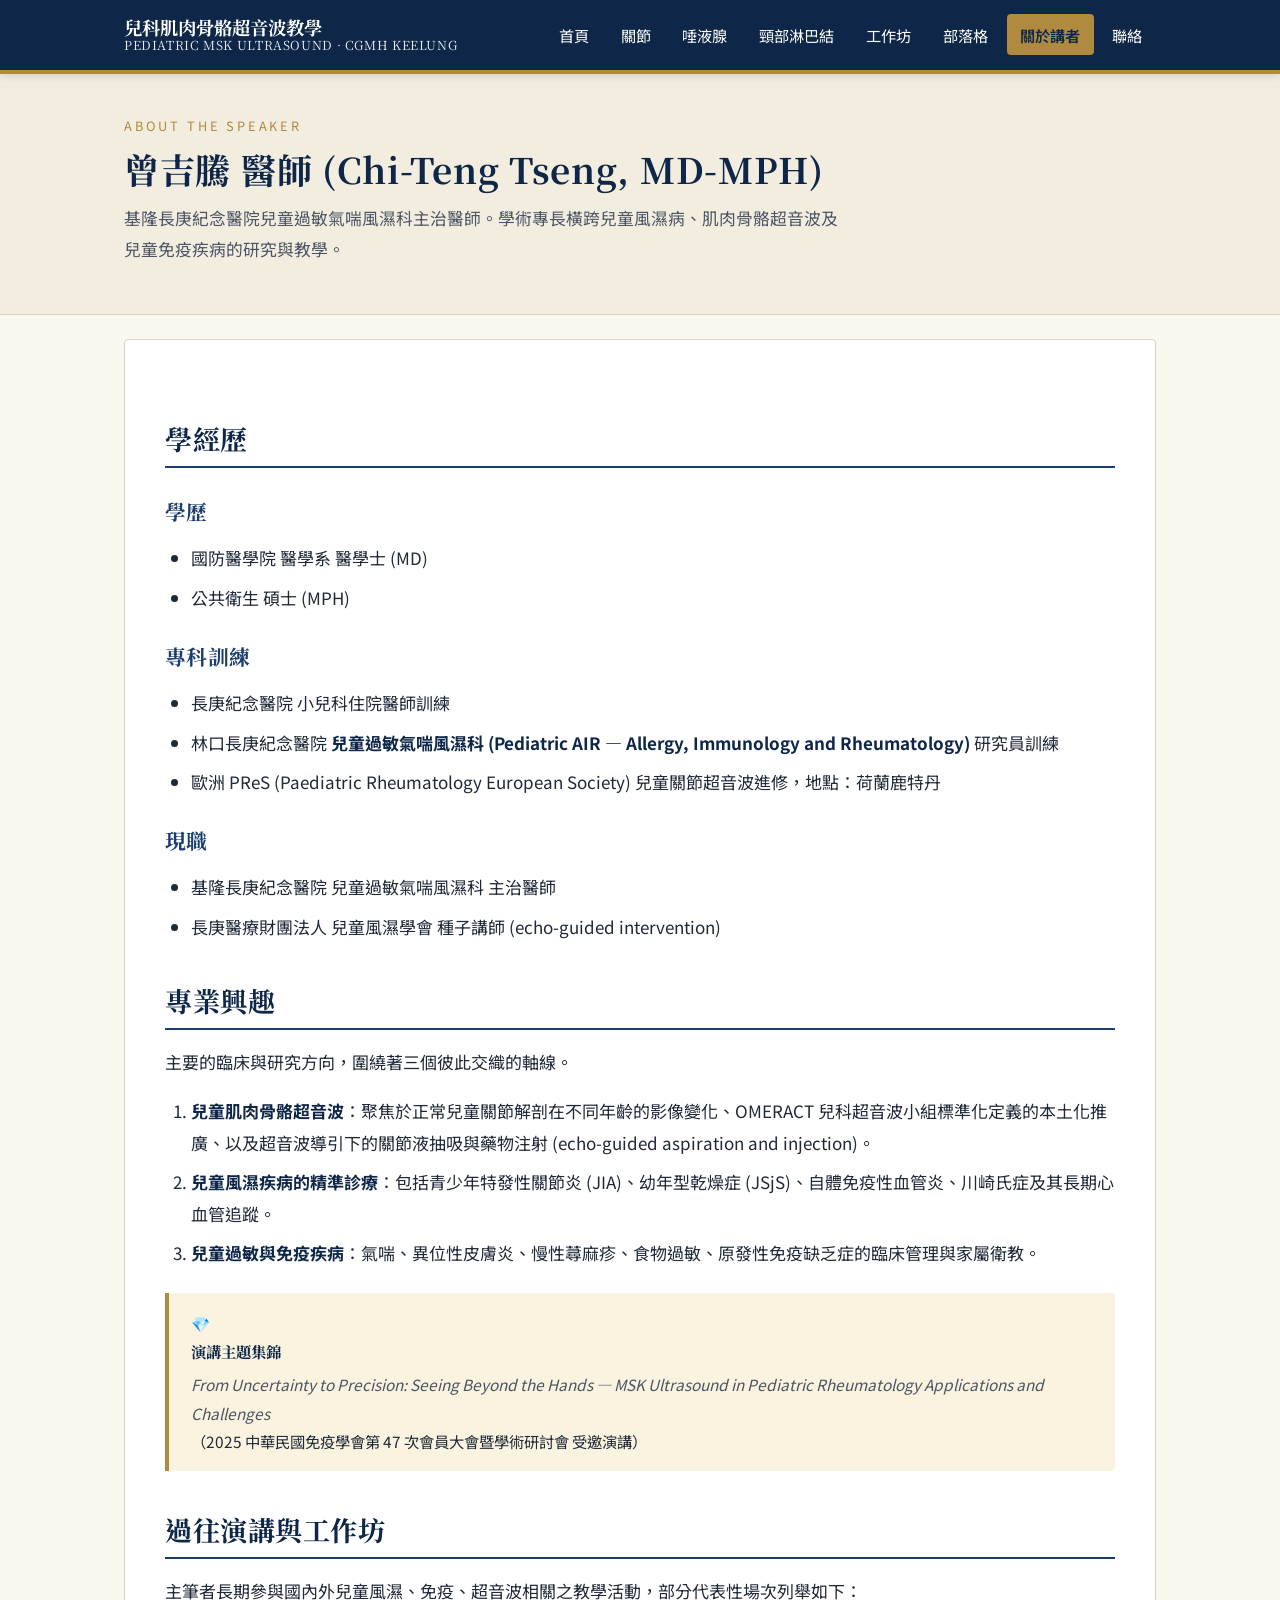
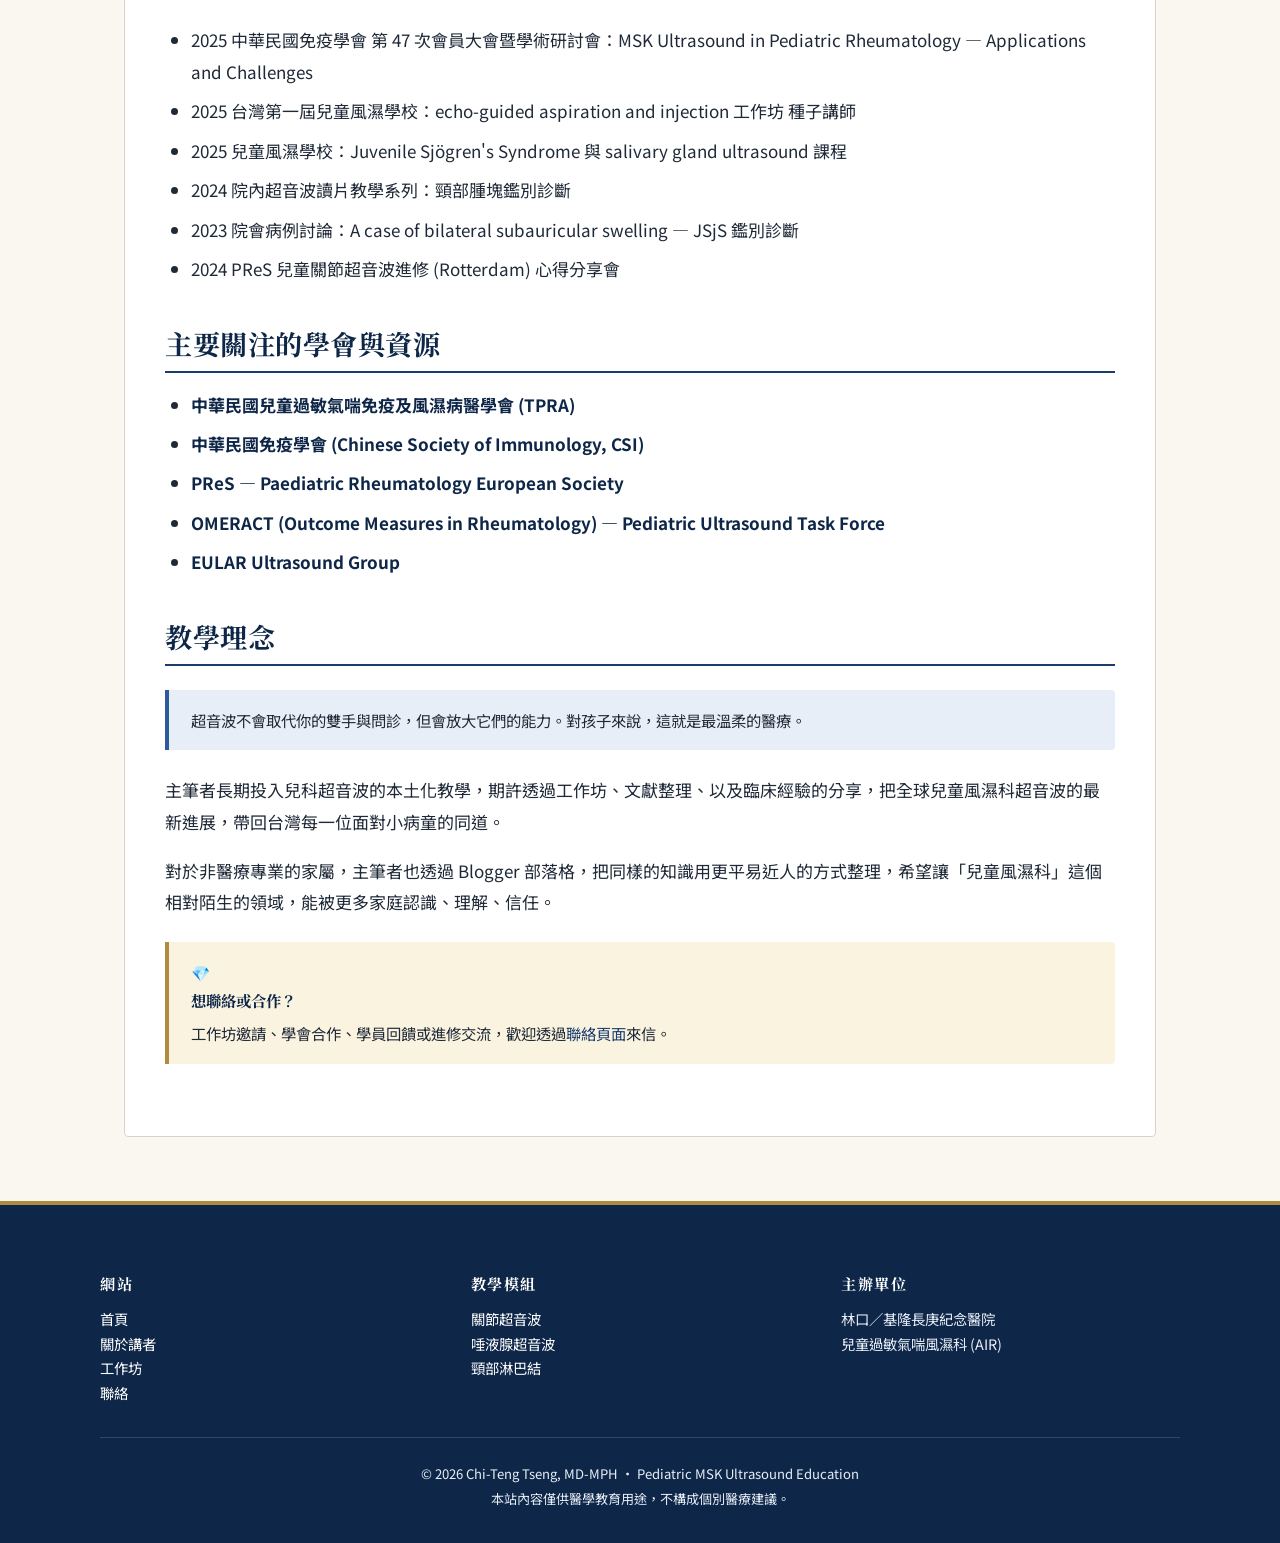
==== about.html @ 0527a34c "Add files via upload" ====
<!DOCTYPE html>
<html lang="zh-Hant-TW">
<head>
  <meta charset="UTF-8">
  <meta name="viewport" content="width=device-width, initial-scale=1.0">
  <title>關於講者 · 曾吉騰醫師 | 兒科肌肉骨骼超音波教學網</title>
  <link rel="preconnect" href="https://fonts.googleapis.com">
  <link rel="preconnect" href="https://fonts.gstatic.com" crossorigin>
  <link href="https://fonts.googleapis.com/css2?family=Noto+Sans+TC:wght@400;500;700&family=Noto+Serif+TC:wght@400;700&display=swap" rel="stylesheet">
  <link rel="stylesheet" href="css/style.css">
</head>
<body>

<header class="topbar">
  <div class="topbar-inner">
    <a href="index.html" class="brand">
      <span class="brand-name">兒科肌肉骨骼超音波教學</span>
      <span class="brand-sub">PEDIATRIC MSK ULTRASOUND · CGMH KEELUNG</span>
    </a>
    <nav class="main-nav">
      <a href="index.html">首頁</a>
      <a href="articles/joint-ultrasound.html">關節</a>
      <a href="articles/salivary-gland.html">唾液腺</a>
      <a href="articles/neck-lymph-node.html">頸部淋巴結</a>
      <a href="workshop.html">工作坊</a>
      <a href="blog.html">部落格</a>
      <a href="about.html" class="active">關於講者</a>
      <a href="contact.html">聯絡</a>
    </nav>
  </div>
</header>

<section class="page-header">
  <div class="container">
    <div class="eyebrow">ABOUT THE SPEAKER</div>
    <h1>曾吉騰 醫師 (Chi-Teng Tseng, MD-MPH)</h1>
    <p class="lead">基隆長庚紀念醫院兒童過敏氣喘風濕科主治醫師。學術專長橫跨兒童風濕病、肌肉骨骼超音波及兒童免疫疾病的研究與教學。</p>
  </div>
</section>

<main class="container">

  <article class="teaching-article">

    <h2>學經歷</h2>

    <h3>學歷</h3>
    <ul>
      <li>國防醫學院 醫學系 醫學士 (MD)</li>
      <li>公共衛生 碩士 (MPH)</li>
    </ul>

    <h3>專科訓練</h3>
    <ul>
      <li>長庚紀念醫院 小兒科住院醫師訓練</li>
      <li>林口長庚紀念醫院 <strong>兒童過敏氣喘風濕科 (Pediatric AIR — Allergy, Immunology and Rheumatology)</strong> 研究員訓練</li>
      <li>歐洲 PReS (Paediatric Rheumatology European Society) 兒童關節超音波進修，地點：荷蘭鹿特丹</li>
    </ul>

    <h3>現職</h3>
    <ul>
      <li>基隆長庚紀念醫院 兒童過敏氣喘風濕科 主治醫師</li>
      <li>長庚醫療財團法人 兒童風濕學會 種子講師 (echo-guided intervention)</li>
    </ul>

    <h2>專業興趣</h2>

    <p>主要的臨床與研究方向，圍繞著三個彼此交織的軸線。</p>

    <ol>
      <li><strong>兒童肌肉骨骼超音波</strong>：聚焦於正常兒童關節解剖在不同年齡的影像變化、OMERACT 兒科超音波小組標準化定義的本土化推廣、以及超音波導引下的關節液抽吸與藥物注射 (echo-guided aspiration and injection)。</li>
      <li><strong>兒童風濕疾病的精準診療</strong>：包括青少年特發性關節炎 (JIA)、幼年型乾燥症 (JSjS)、自體免疫性血管炎、川崎氏症及其長期心血管追蹤。</li>
      <li><strong>兒童過敏與免疫疾病</strong>：氣喘、異位性皮膚炎、慢性蕁麻疹、食物過敏、原發性免疫缺乏症的臨床管理與家屬衛教。</li>
    </ol>

    <div class="callout pearl">
      <span class="callout-title">演講主題集錦</span>
      <em>From Uncertainty to Precision: Seeing Beyond the Hands — MSK Ultrasound in Pediatric Rheumatology Applications and Challenges</em><br>
      （2025 中華民國免疫學會第 47 次會員大會暨學術研討會 受邀演講）
    </div>

    <h2>過往演講與工作坊</h2>

    <p>主筆者長期參與國內外兒童風濕、免疫、超音波相關之教學活動，部分代表性場次列舉如下：</p>

    <ul>
      <li>2025 中華民國免疫學會 第 47 次會員大會暨學術研討會：MSK Ultrasound in Pediatric Rheumatology — Applications and Challenges</li>
      <li>2025 台灣第一屆兒童風濕學校：echo-guided aspiration and injection 工作坊 種子講師</li>
      <li>2025 兒童風濕學校：Juvenile Sjögren's Syndrome 與 salivary gland ultrasound 課程</li>
      <li>2024 院內超音波讀片教學系列：頸部腫塊鑑別診斷</li>
      <li>2023 院會病例討論：A case of bilateral subauricular swelling — JSjS 鑑別診斷</li>
      <li>2024 PReS 兒童關節超音波進修 (Rotterdam) 心得分享會</li>
    </ul>

    <h2>主要關注的學會與資源</h2>

    <ul>
      <li><strong>中華民國兒童過敏氣喘免疫及風濕病醫學會 (TPRA)</strong></li>
      <li><strong>中華民國免疫學會 (Chinese Society of Immunology, CSI)</strong></li>
      <li><strong>PReS — Paediatric Rheumatology European Society</strong></li>
      <li><strong>OMERACT (Outcome Measures in Rheumatology) — Pediatric Ultrasound Task Force</strong></li>
      <li><strong>EULAR Ultrasound Group</strong></li>
    </ul>

    <h2>教學理念</h2>

    <blockquote class="callout">
      超音波不會取代你的雙手與問診，但會放大它們的能力。對孩子來說，這就是最溫柔的醫療。
    </blockquote>

    <p>主筆者長期投入兒科超音波的本土化教學，期許透過工作坊、文獻整理、以及臨床經驗的分享，把全球兒童風濕科超音波的最新進展，帶回台灣每一位面對小病童的同道。</p>

    <p>對於非醫療專業的家屬，主筆者也透過 Blogger 部落格，把同樣的知識用更平易近人的方式整理，希望讓「兒童風濕科」這個相對陌生的領域，能被更多家庭認識、理解、信任。</p>

    <div class="callout pearl">
      <span class="callout-title">想聯絡或合作？</span>
      工作坊邀請、學會合作、學員回饋或進修交流，歡迎透過<a href="contact.html">聯絡頁面</a>來信。
    </div>

  </article>

</main>

<footer class="site-footer">
  <div class="footer-inner">
    <div class="footer-col">
      <h4>網站</h4>
      <ul>
        <li><a href="index.html">首頁</a></li>
        <li><a href="about.html">關於講者</a></li>
        <li><a href="workshop.html">工作坊</a></li>
        <li><a href="contact.html">聯絡</a></li>
      </ul>
    </div>
    <div class="footer-col">
      <h4>教學模組</h4>
      <ul>
        <li><a href="articles/joint-ultrasound.html">關節超音波</a></li>
        <li><a href="articles/salivary-gland.html">唾液腺超音波</a></li>
        <li><a href="articles/neck-lymph-node.html">頸部淋巴結</a></li>
      </ul>
    </div>
    <div class="footer-col">
      <h4>主辦單位</h4>
      <p>
        林口／基隆長庚紀念醫院<br>
        兒童過敏氣喘風濕科 (AIR)
      </p>
    </div>
  </div>
  <div class="footer-bottom">
    © 2026 Chi-Teng Tseng, MD-MPH · Pediatric MSK Ultrasound Education<br>
    本站內容僅供醫學教育用途，不構成個別醫療建議。
  </div>
</footer>

</body>
</html>
---- css/style.css ----
/* ============================================================
   Pediatric MSK Ultrasound Education Site
   Dr. Chi-Teng Tseng (曾吉騰), CGMH Keelung
   Academic-formal palette: deep navy + warm cream
   ============================================================ */

/* ---------- Reset & base ---------- */
*, *::before, *::after { box-sizing: border-box; margin: 0; padding: 0; }

:root {
  --navy-900: #0e2748;
  --navy-700: #1a3d6e;
  --navy-500: #2c5d9b;
  --navy-100: #e8eef7;
  --cream:    #faf7f1;
  --cream-warm: #f3ede0;
  --gold:     #b08a3e;
  --text:     #1f2937;
  --text-soft:#4b5563;
  --border:   #d8d3c5;
  --danger:   #b32d3a;
  --success:  #2c7a4b;

  --serif:    "Noto Serif TC", "Source Han Serif TC", "PingFang TC", Georgia, serif;
  --sans:     "Noto Sans TC", "Source Han Sans TC", "PingFang TC", -apple-system, BlinkMacSystemFont, "Segoe UI", sans-serif;
  --mono:     "JetBrains Mono", "Consolas", monospace;

  --max-w:    1080px;
}

html { scroll-behavior: smooth; }

body {
  font-family: var(--sans);
  font-size: 17px;
  line-height: 1.85;
  color: var(--text);
  background: var(--cream);
  -webkit-font-smoothing: antialiased;
  -moz-osx-font-smoothing: grayscale;
}

/* ---------- Typography ---------- */
h1, h2, h3, h4, h5 {
  font-family: var(--serif);
  font-weight: 700;
  color: var(--navy-900);
  letter-spacing: 0.02em;
  line-height: 1.4;
}
h1 { font-size: 2.4rem; margin-bottom: 1rem; }
h2 { font-size: 1.7rem; margin: 2.5rem 0 1rem; padding-bottom: 0.5rem; border-bottom: 2px solid var(--navy-700); }
h3 { font-size: 1.3rem; margin: 1.8rem 0 0.7rem; color: var(--navy-700); }
h4 { font-size: 1.1rem; margin: 1.3rem 0 0.5rem; color: var(--navy-500); }

p { margin-bottom: 1.1rem; }

a {
  color: var(--navy-700);
  text-decoration: none;
  border-bottom: 1px solid transparent;
  transition: border-color 0.18s ease, color 0.18s ease;
}
a:hover { color: var(--navy-500); border-bottom-color: var(--navy-500); }

strong { color: var(--navy-900); font-weight: 700; }
em { color: var(--text-soft); }

/* ---------- Layout ---------- */
.container {
  max-width: var(--max-w);
  margin: 0 auto;
  padding: 0 1.5rem;
}

main { padding: 2rem 0 5rem; }

/* ---------- Top bar / nav ---------- */
.topbar {
  background: var(--navy-900);
  color: #fff;
  border-bottom: 4px solid var(--gold);
  position: sticky;
  top: 0;
  z-index: 50;
  box-shadow: 0 2px 8px rgba(14,39,72,0.15);
}
.topbar-inner {
  max-width: var(--max-w);
  margin: 0 auto;
  padding: 0.9rem 1.5rem;
  display: flex;
  align-items: center;
  justify-content: space-between;
  gap: 1rem;
  flex-wrap: wrap;
}
.brand {
  font-family: var(--serif);
  color: #fff;
  border: none;
  display: flex;
  flex-direction: column;
  line-height: 1.2;
}
.brand:hover { color: var(--navy-100); border: none; }
.brand-name { font-size: 1.15rem; font-weight: 700; }
.brand-sub  { font-size: 0.78rem; color: var(--navy-100); letter-spacing: 0.05em; }

nav.main-nav { display: flex; gap: 0.3rem; flex-wrap: wrap; }
nav.main-nav a {
  color: #fff;
  border: none;
  padding: 0.4rem 0.85rem;
  border-radius: 4px;
  font-size: 0.95rem;
  transition: background 0.18s ease;
}
nav.main-nav a:hover { background: var(--navy-700); color: #fff; }
nav.main-nav a.active { background: var(--gold); color: var(--navy-900); font-weight: 600; }

/* ---------- Hero (homepage) ---------- */
.hero {
  background: linear-gradient(135deg, var(--navy-900) 0%, var(--navy-700) 100%);
  color: #fff;
  padding: 5rem 1.5rem 4rem;
  text-align: center;
  border-bottom: 4px solid var(--gold);
}
.hero-eyebrow {
  font-size: 0.85rem;
  color: var(--navy-100);
  text-transform: uppercase;
  letter-spacing: 0.25em;
  margin-bottom: 1rem;
}
.hero h1 {
  color: #fff;
  font-size: 2.8rem;
  margin: 0 0 1rem;
  letter-spacing: 0.03em;
}
.hero-tagline {
  font-family: var(--serif);
  font-style: italic;
  font-size: 1.2rem;
  color: var(--cream);
  max-width: 640px;
  margin: 0 auto 2rem;
}
.hero-meta {
  font-size: 0.95rem;
  color: var(--navy-100);
  border-top: 1px solid rgba(255,255,255,0.2);
  padding-top: 1.5rem;
  max-width: 480px;
  margin: 0 auto;
}

/* ---------- Page header (non-hero pages) ---------- */
.page-header {
  background: var(--cream-warm);
  border-bottom: 1px solid var(--border);
  padding: 2.5rem 0 2rem;
  margin-bottom: 1rem;
}
.page-header .eyebrow {
  font-size: 0.8rem;
  letter-spacing: 0.22em;
  text-transform: uppercase;
  color: var(--gold);
  margin-bottom: 0.4rem;
}
.page-header h1 { margin: 0; font-size: 2.2rem; }
.page-header .lead { font-size: 1.05rem; color: var(--text-soft); margin-top: 0.6rem; max-width: 720px; }

/* ---------- Module cards (homepage grid) ---------- */
.section-title {
  text-align: center;
  margin: 4rem 0 0.5rem;
  font-size: 1.6rem;
}
.section-sub {
  text-align: center;
  color: var(--text-soft);
  margin-bottom: 2.5rem;
}

.module-grid {
  display: grid;
  grid-template-columns: repeat(auto-fit, minmax(280px, 1fr));
  gap: 1.5rem;
  margin: 0 auto 3rem;
}
.module-card {
  background: #fff;
  border: 1px solid var(--border);
  border-radius: 6px;
  padding: 1.8rem 1.5rem 1.5rem;
  transition: transform 0.18s ease, box-shadow 0.18s ease, border-color 0.18s ease;
  display: flex;
  flex-direction: column;
  border-top: 4px solid var(--navy-700);
}
.module-card:hover {
  transform: translateY(-3px);
  box-shadow: 0 8px 24px rgba(14,39,72,0.12);
  border-top-color: var(--gold);
}
.module-card .module-num {
  font-family: var(--serif);
  font-size: 0.85rem;
  color: var(--gold);
  letter-spacing: 0.15em;
  margin-bottom: 0.4rem;
}
.module-card h3 { margin: 0 0 0.6rem; color: var(--navy-900); }
.module-card .module-desc { font-size: 0.95rem; color: var(--text-soft); margin-bottom: 1.2rem; flex-grow: 1; }
.module-card .module-link {
  color: var(--navy-700);
  font-weight: 600;
  border: none;
  font-size: 0.95rem;
}
.module-card .module-link::after { content: " →"; transition: margin-left 0.18s ease; }
.module-card:hover .module-link { color: var(--gold); }

/* ---------- Article body ---------- */
article.teaching-article {
  background: #fff;
  border: 1px solid var(--border);
  padding: 2.5rem 2.5rem 3rem;
  margin: 1.5rem 0;
  border-radius: 4px;
}

article.teaching-article ol, article.teaching-article ul {
  margin: 1rem 0 1.3rem 1.6rem;
}
article.teaching-article li { margin-bottom: 0.5rem; }

/* Inline citation marker */
sup.cite { font-size: 0.75em; color: var(--navy-700); font-weight: 700; padding-left: 0.15em; }

/* Figure */
figure.fig {
  margin: 2rem 0;
  padding: 1rem;
  background: var(--cream-warm);
  border: 1px solid var(--border);
  border-radius: 4px;
}
figure.fig img { max-width: 100%; height: auto; display: block; margin: 0 auto; border-radius: 2px; }
figure.fig .fig-placeholder {
  background: #fff;
  border: 2px dashed var(--border);
  padding: 3rem 1rem;
  text-align: center;
  color: var(--text-soft);
  font-family: var(--mono);
  font-size: 0.9rem;
}
figure.fig figcaption {
  margin-top: 0.7rem;
  font-size: 0.9rem;
  color: var(--text-soft);
  font-style: italic;
  text-align: center;
  line-height: 1.6;
}
figure.fig figcaption .fig-label { font-style: normal; font-weight: 700; color: var(--navy-900); }

/* Tables (scoring systems) */
table.scoring {
  width: 100%;
  border-collapse: collapse;
  margin: 1.5rem 0;
  font-size: 0.95rem;
}
table.scoring th, table.scoring td {
  padding: 0.75rem 1rem;
  border: 1px solid var(--border);
  text-align: left;
  vertical-align: top;
}
table.scoring thead {
  background: var(--navy-900);
  color: #fff;
}
table.scoring thead th { font-family: var(--serif); }
table.scoring tbody tr:nth-child(even) { background: var(--cream-warm); }
table.scoring tbody tr:hover { background: var(--navy-100); }
table.scoring caption {
  caption-side: top;
  font-weight: 700;
  text-align: left;
  margin-bottom: 0.5rem;
  color: var(--navy-900);
}

/* Callout boxes */
.callout {
  margin: 1.5rem 0;
  padding: 1rem 1.4rem;
  border-left: 4px solid var(--navy-500);
  background: var(--navy-100);
  font-size: 0.96rem;
  border-radius: 0 4px 4px 0;
}
.callout.warning { border-left-color: var(--danger); background: #fbe9eb; }
.callout.pearl   { border-left-color: var(--gold); background: #faf3df; }
.callout.pearl::before {
  content: "💎  ";
  font-style: normal;
}
.callout .callout-title {
  font-family: var(--serif);
  font-weight: 700;
  color: var(--navy-900);
  display: block;
  margin-bottom: 0.3rem;
}

/* References list */
.references {
  margin-top: 3rem;
  padding-top: 1.5rem;
  border-top: 2px solid var(--navy-700);
}
.references h2 { border-bottom: none; padding-bottom: 0; margin-top: 0; }
.references ol { counter-reset: ref; list-style: none; margin-left: 0; }
.references li {
  position: relative;
  padding-left: 2.2rem;
  margin-bottom: 0.7rem;
  font-size: 0.92rem;
  color: var(--text-soft);
  line-height: 1.6;
}
.references li::before {
  counter-increment: ref;
  content: counter(ref) ".";
  position: absolute;
  left: 0;
  font-family: var(--serif);
  font-weight: 700;
  color: var(--navy-700);
  width: 1.8rem;
  text-align: right;
}

/* TOC sidebar (article pages) */
.article-layout {
  display: grid;
  grid-template-columns: 1fr;
  gap: 2rem;
}
@media (min-width: 1000px) {
  .article-layout { grid-template-columns: 220px 1fr; }
}
aside.toc {
  position: sticky;
  top: 90px;
  align-self: start;
  padding: 1.2rem 1rem;
  background: #fff;
  border: 1px solid var(--border);
  border-radius: 4px;
  font-size: 0.88rem;
  max-height: calc(100vh - 110px);
  overflow-y: auto;
}
aside.toc h4 { margin: 0 0 0.6rem; font-size: 0.85rem; letter-spacing: 0.1em; text-transform: uppercase; color: var(--gold); }
aside.toc ul { list-style: none; margin: 0; padding: 0; }
aside.toc li { margin-bottom: 0.35rem; }
aside.toc a { color: var(--text-soft); border: none; display: block; padding: 0.2rem 0; }
aside.toc a:hover { color: var(--navy-700); }

/* ---------- Download list ---------- */
.download-grid {
  display: grid;
  grid-template-columns: 1fr;
  gap: 0.7rem;
  margin: 1.5rem 0;
}
.download-item {
  display: flex;
  align-items: center;
  justify-content: space-between;
  padding: 1rem 1.3rem;
  background: #fff;
  border: 1px solid var(--border);
  border-left: 4px solid var(--navy-700);
  border-radius: 4px;
  transition: border-left-color 0.18s ease, box-shadow 0.18s ease;
}
.download-item:hover { border-left-color: var(--gold); box-shadow: 0 2px 8px rgba(14,39,72,0.08); }
.download-item .di-title { font-weight: 600; color: var(--navy-900); }
.download-item .di-meta  { font-size: 0.85rem; color: var(--text-soft); }
.download-item .di-link  { white-space: nowrap; font-weight: 600; }

/* ---------- Blog strip ---------- */
.blog-list {
  display: grid;
  grid-template-columns: 1fr;
  gap: 1rem;
}
.blog-card {
  padding: 1.3rem 1.5rem;
  background: #fff;
  border: 1px solid var(--border);
  border-radius: 4px;
  transition: border-color 0.18s ease;
}
.blog-card:hover { border-color: var(--navy-700); }
.blog-card .blog-date {
  font-size: 0.82rem;
  color: var(--gold);
  letter-spacing: 0.12em;
  text-transform: uppercase;
}
.blog-card h3 { margin: 0.3rem 0 0.4rem; font-size: 1.15rem; color: var(--navy-900); }
.blog-card .blog-excerpt { font-size: 0.93rem; color: var(--text-soft); margin-bottom: 0.6rem; }
.blog-card .blog-readmore { font-size: 0.9rem; font-weight: 600; }

/* ---------- Contact form ---------- */
form.contact-form {
  background: #fff;
  border: 1px solid var(--border);
  padding: 2rem;
  border-radius: 4px;
  max-width: 600px;
}
form.contact-form label {
  display: block;
  font-weight: 600;
  color: var(--navy-900);
  margin: 1rem 0 0.3rem;
  font-size: 0.95rem;
}
form.contact-form input, form.contact-form textarea {
  width: 100%;
  padding: 0.7rem 0.9rem;
  border: 1px solid var(--border);
  border-radius: 3px;
  font-family: var(--sans);
  font-size: 1rem;
  background: var(--cream);
  transition: border-color 0.18s ease, background 0.18s ease;
}
form.contact-form input:focus, form.contact-form textarea:focus {
  outline: none;
  border-color: var(--navy-500);
  background: #fff;
}
form.contact-form textarea { min-height: 140px; resize: vertical; }
.btn {
  display: inline-block;
  padding: 0.8rem 2rem;
  background: var(--navy-700);
  color: #fff;
  border: none;
  border-radius: 3px;
  font-family: var(--serif);
  font-size: 1rem;
  font-weight: 600;
  cursor: pointer;
  margin-top: 1.5rem;
  transition: background 0.18s ease;
  text-align: center;
  letter-spacing: 0.05em;
}
.btn:hover { background: var(--navy-900); color: #fff; }
.btn.btn-gold { background: var(--gold); color: var(--navy-900); }
.btn.btn-gold:hover { background: #92702f; color: #fff; }

a.btn { border: none; }

/* ---------- Footer ---------- */
footer.site-footer {
  background: var(--navy-900);
  color: var(--navy-100);
  padding: 3rem 1.5rem 2rem;
  margin-top: 4rem;
  border-top: 4px solid var(--gold);
}
.footer-inner {
  max-width: var(--max-w);
  margin: 0 auto;
  display: grid;
  grid-template-columns: repeat(auto-fit, minmax(220px, 1fr));
  gap: 2rem;
}
.footer-col h4 { color: #fff; font-size: 0.95rem; margin-bottom: 0.8rem; letter-spacing: 0.1em; text-transform: uppercase; }
.footer-col p, .footer-col li { font-size: 0.9rem; line-height: 1.7; color: var(--navy-100); }
.footer-col ul { list-style: none; padding: 0; }
.footer-col a { color: #fff; border: none; }
.footer-col a:hover { color: var(--gold); }
.footer-bottom {
  max-width: var(--max-w);
  margin: 2rem auto 0;
  padding-top: 1.5rem;
  border-top: 1px solid rgba(255,255,255,0.15);
  text-align: center;
  font-size: 0.82rem;
  color: var(--navy-100);
}

/* ---------- Workshop gallery ---------- */
.gallery-grid {
  display: grid;
  grid-template-columns: repeat(auto-fit, minmax(260px, 1fr));
  gap: 1rem;
  margin: 1.5rem 0;
}
.gallery-item {
  background: #fff;
  border: 1px solid var(--border);
  border-radius: 4px;
  overflow: hidden;
}
.gallery-item .img-placeholder {
  height: 200px;
  background: linear-gradient(135deg, var(--navy-100), var(--cream-warm));
  display: flex;
  align-items: center;
  justify-content: center;
  font-family: var(--mono);
  font-size: 0.85rem;
  color: var(--navy-700);
  text-align: center;
  padding: 1rem;
}
.gallery-item .gallery-caption { padding: 0.8rem 1rem; font-size: 0.88rem; color: var(--text-soft); }

/* ---------- Responsive ---------- */
@media (max-width: 700px) {
  h1 { font-size: 1.8rem; }
  .hero h1 { font-size: 2rem; }
  .hero-tagline { font-size: 1rem; }
  article.teaching-article { padding: 1.5rem 1.2rem 2rem; }
  .topbar-inner { padding: 0.7rem 1rem; }
  nav.main-nav a { padding: 0.35rem 0.6rem; font-size: 0.88rem; }
}

/* ---------- Print ---------- */
@media print {
  .topbar, footer.site-footer, aside.toc, .btn { display: none; }
  body { background: #fff; font-size: 11pt; }
  article.teaching-article { border: none; padding: 0; }
}
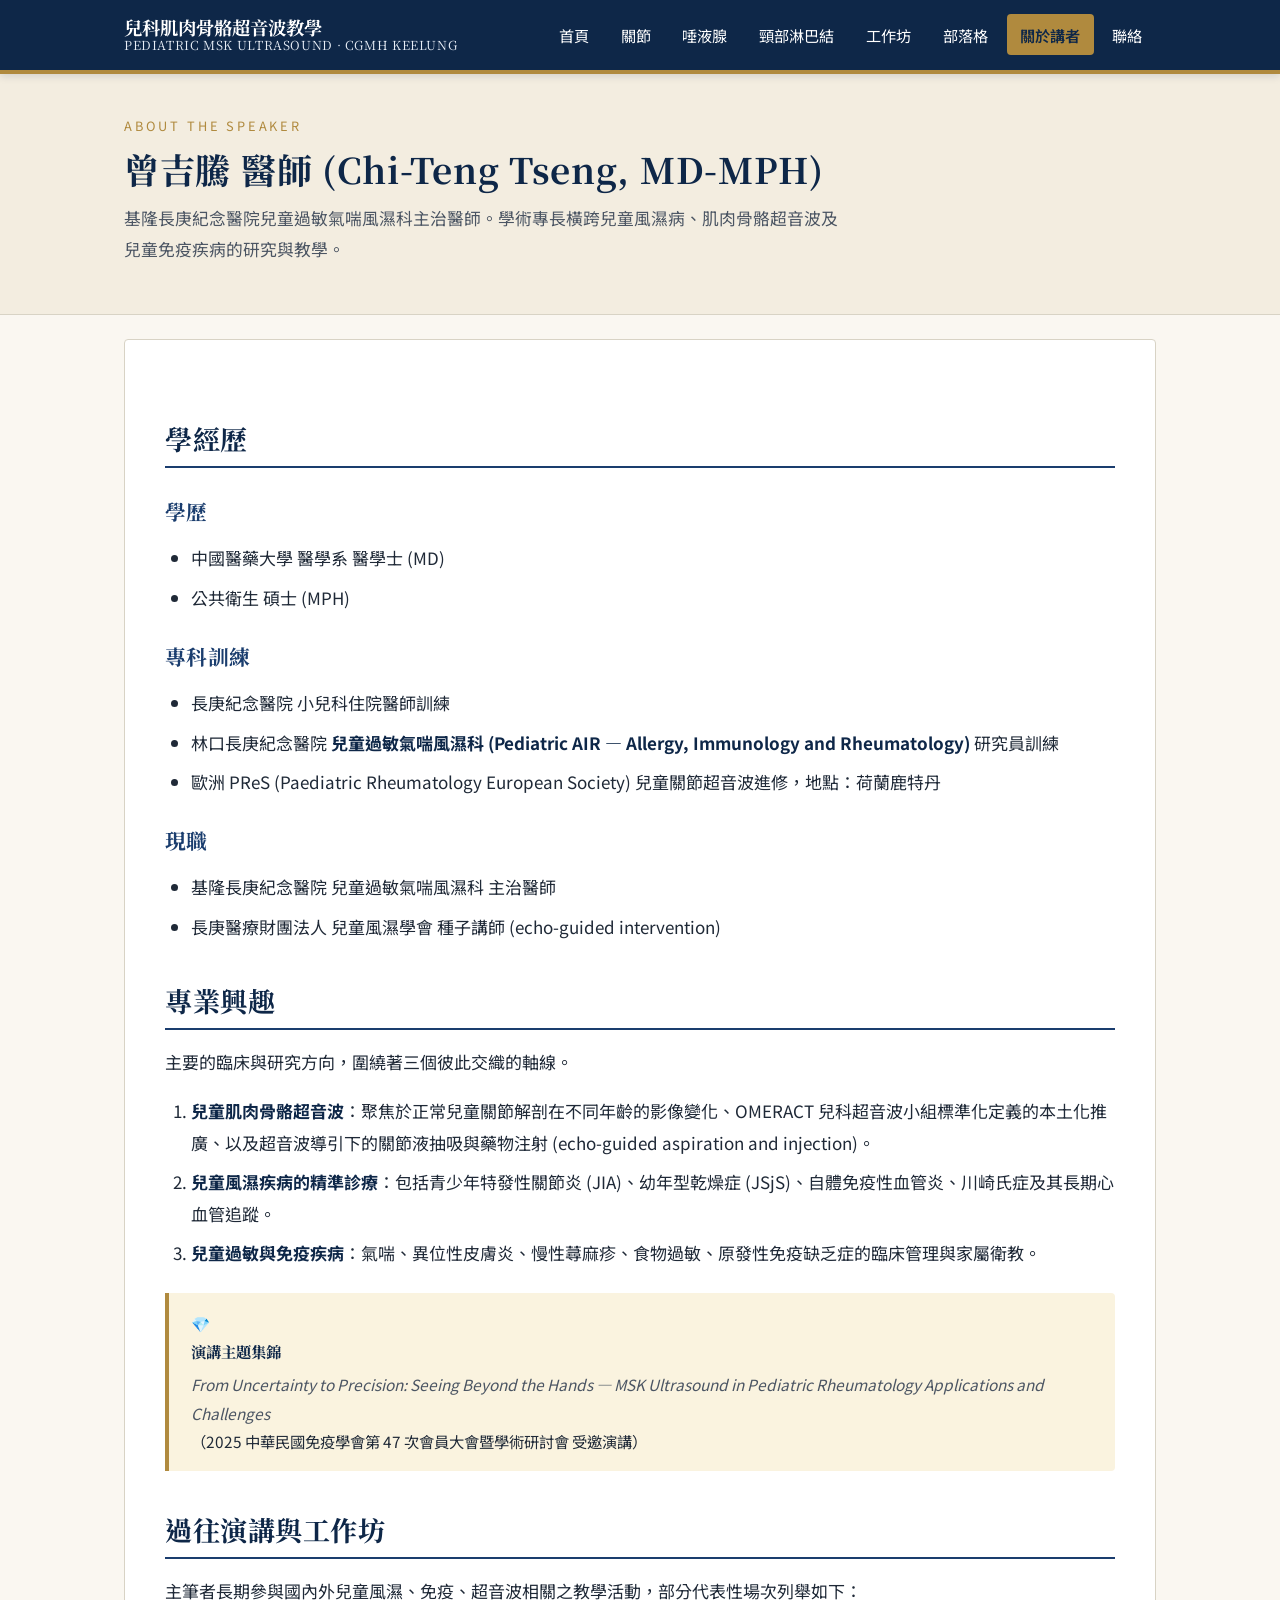
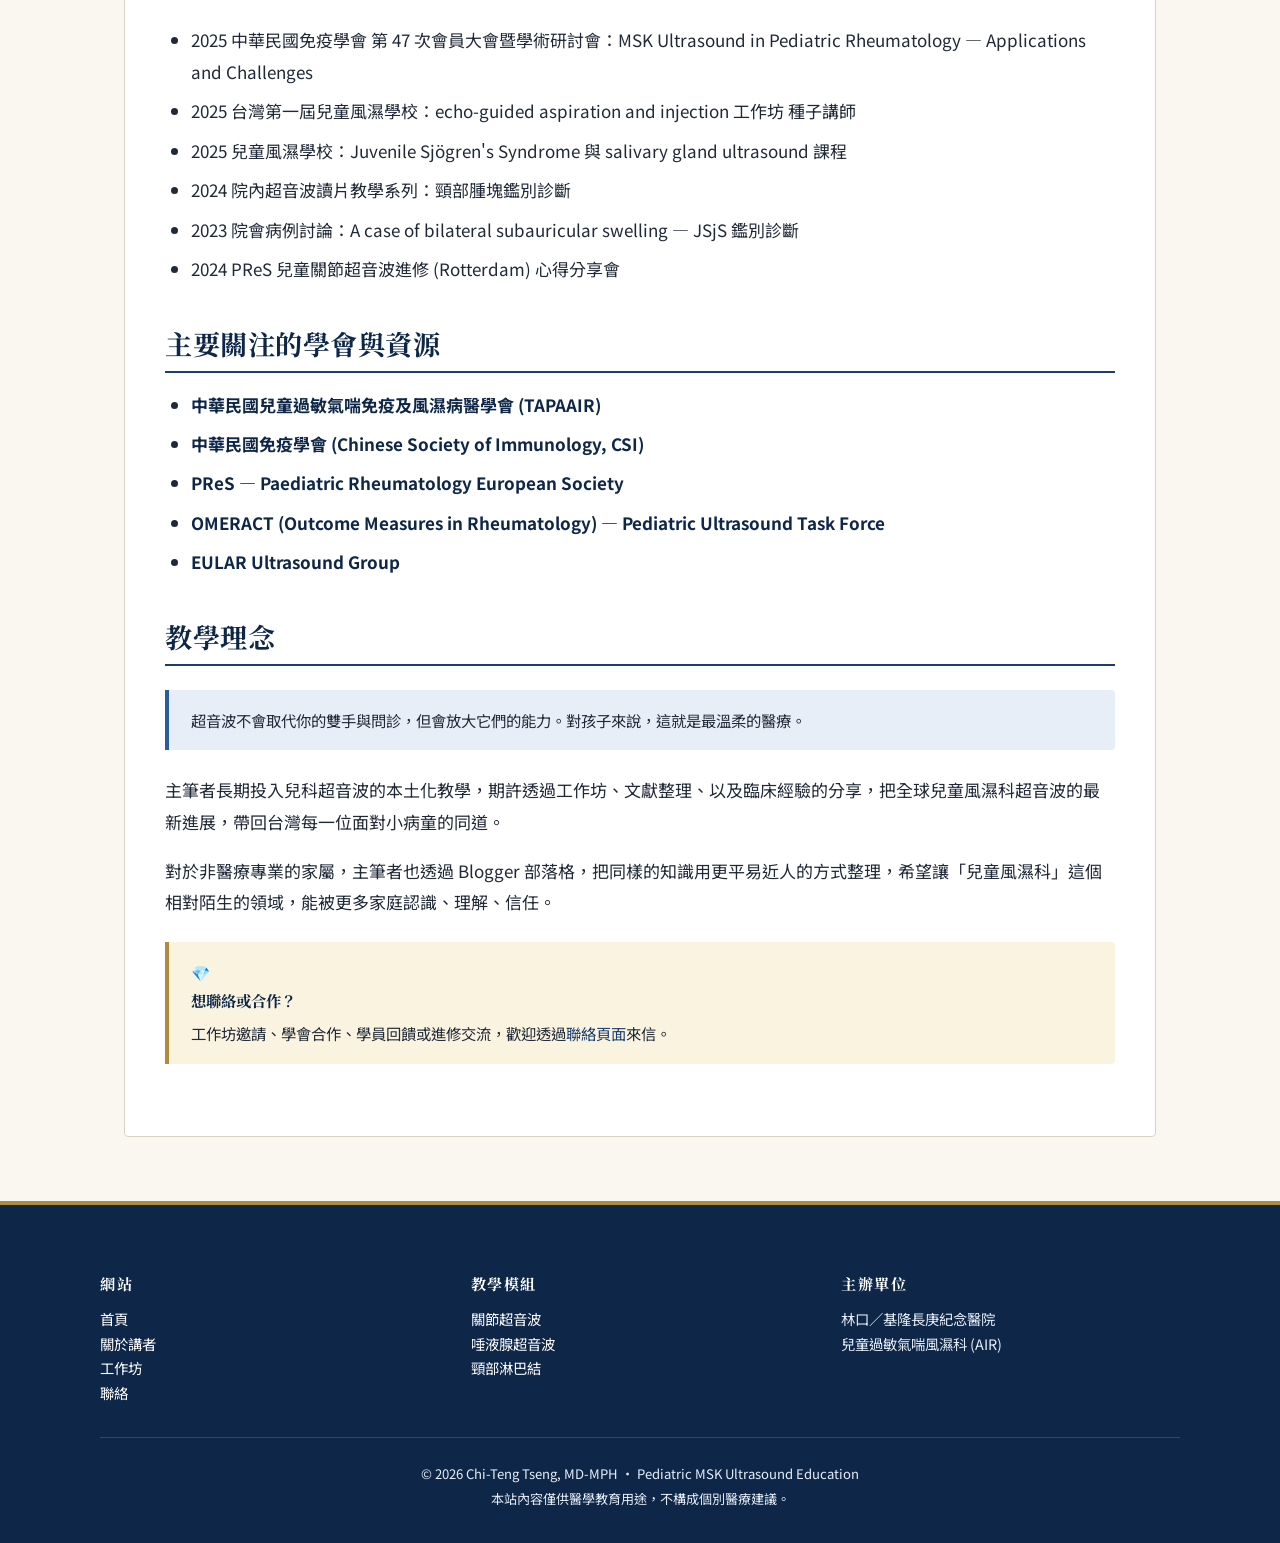
==== commit 55fffbff: "Update about.html" ====
--- a/about.html
+++ b/about.html
@@ -46,7 +46,7 @@
 
     <h3>學歷</h3>
     <ul>
-      <li>國防醫學院 醫學系 醫學士 (MD)</li>
+      <li>中國醫藥大學 醫學系 醫學士 (MD)</li>
       <li>公共衛生 碩士 (MPH)</li>
     </ul>
 
@@ -95,7 +95,7 @@
     <h2>主要關注的學會與資源</h2>
 
     <ul>
-      <li><strong>中華民國兒童過敏氣喘免疫及風濕病醫學會 (TPRA)</strong></li>
+      <li><strong>中華民國兒童過敏氣喘免疫及風濕病醫學會 (TAPAAIR)</strong></li>
       <li><strong>中華民國免疫學會 (Chinese Society of Immunology, CSI)</strong></li>
       <li><strong>PReS — Paediatric Rheumatology European Society</strong></li>
       <li><strong>OMERACT (Outcome Measures in Rheumatology) — Pediatric Ultrasound Task Force</strong></li>
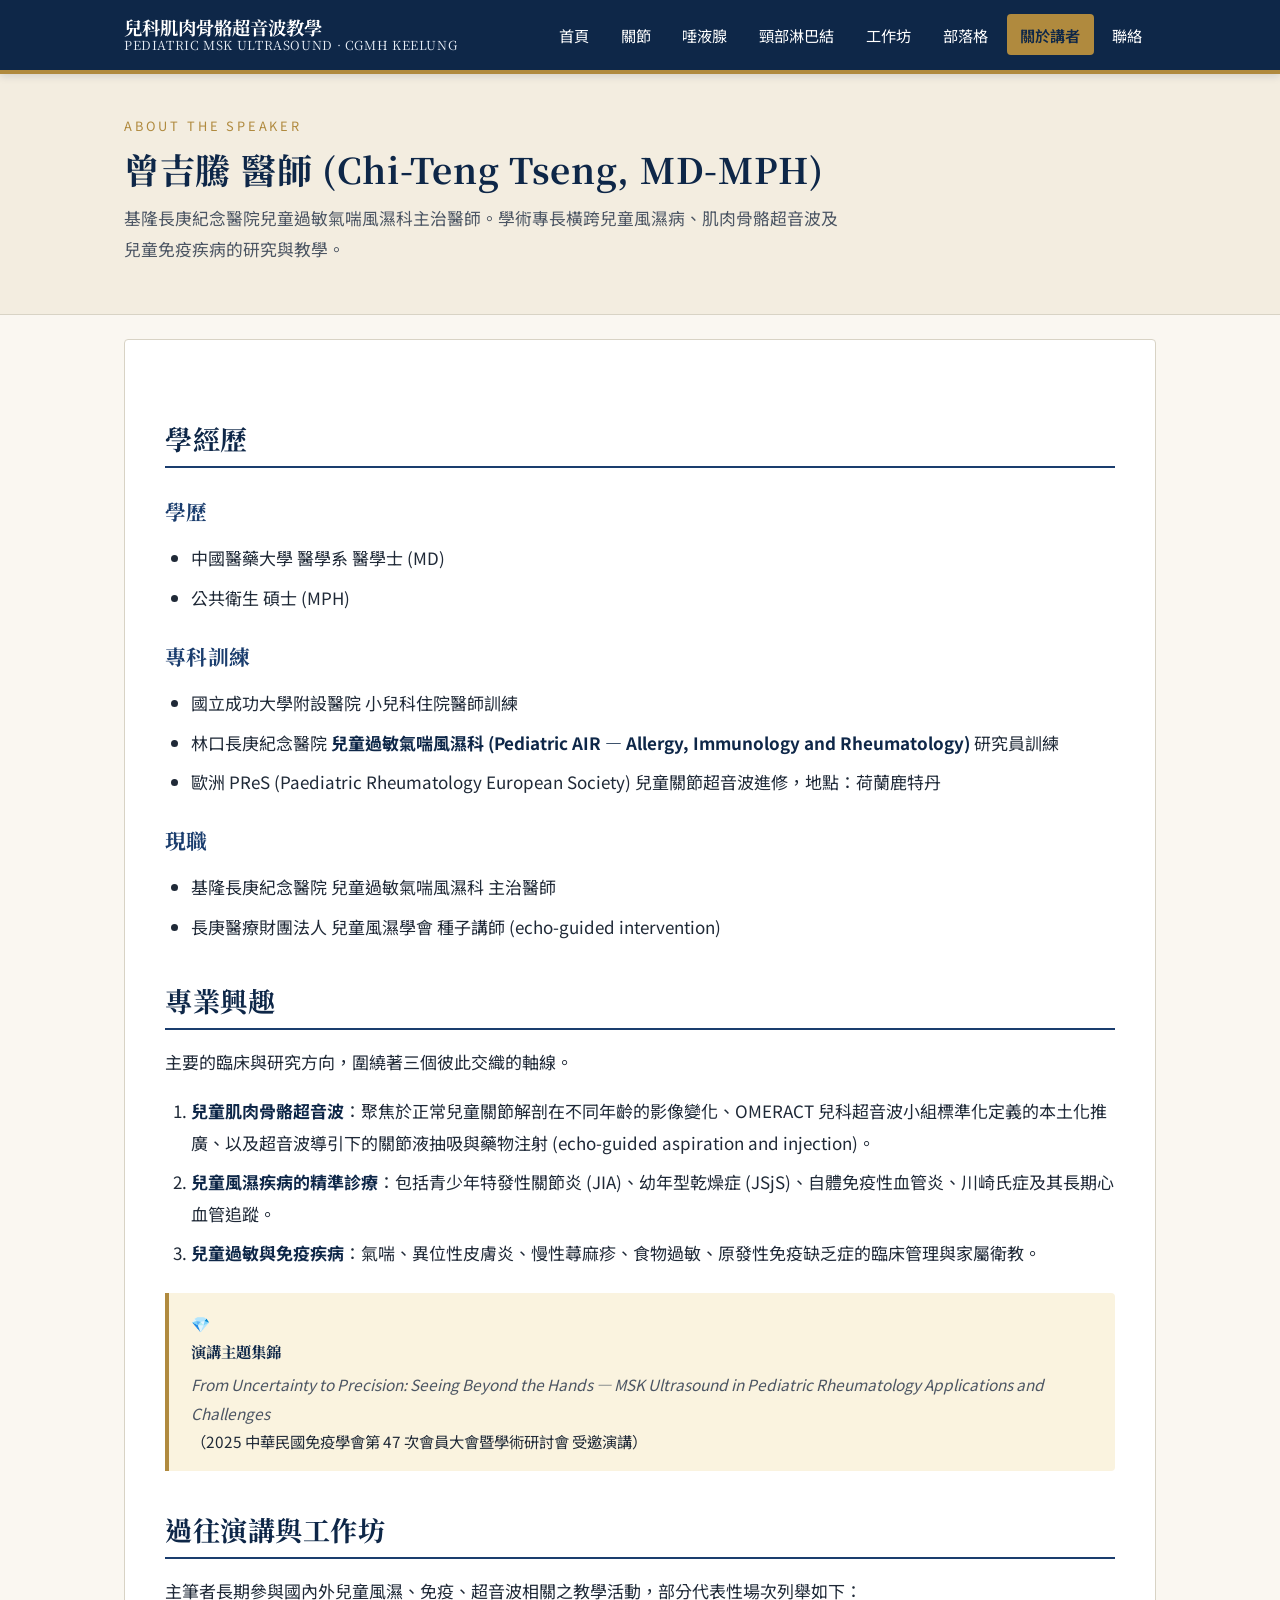
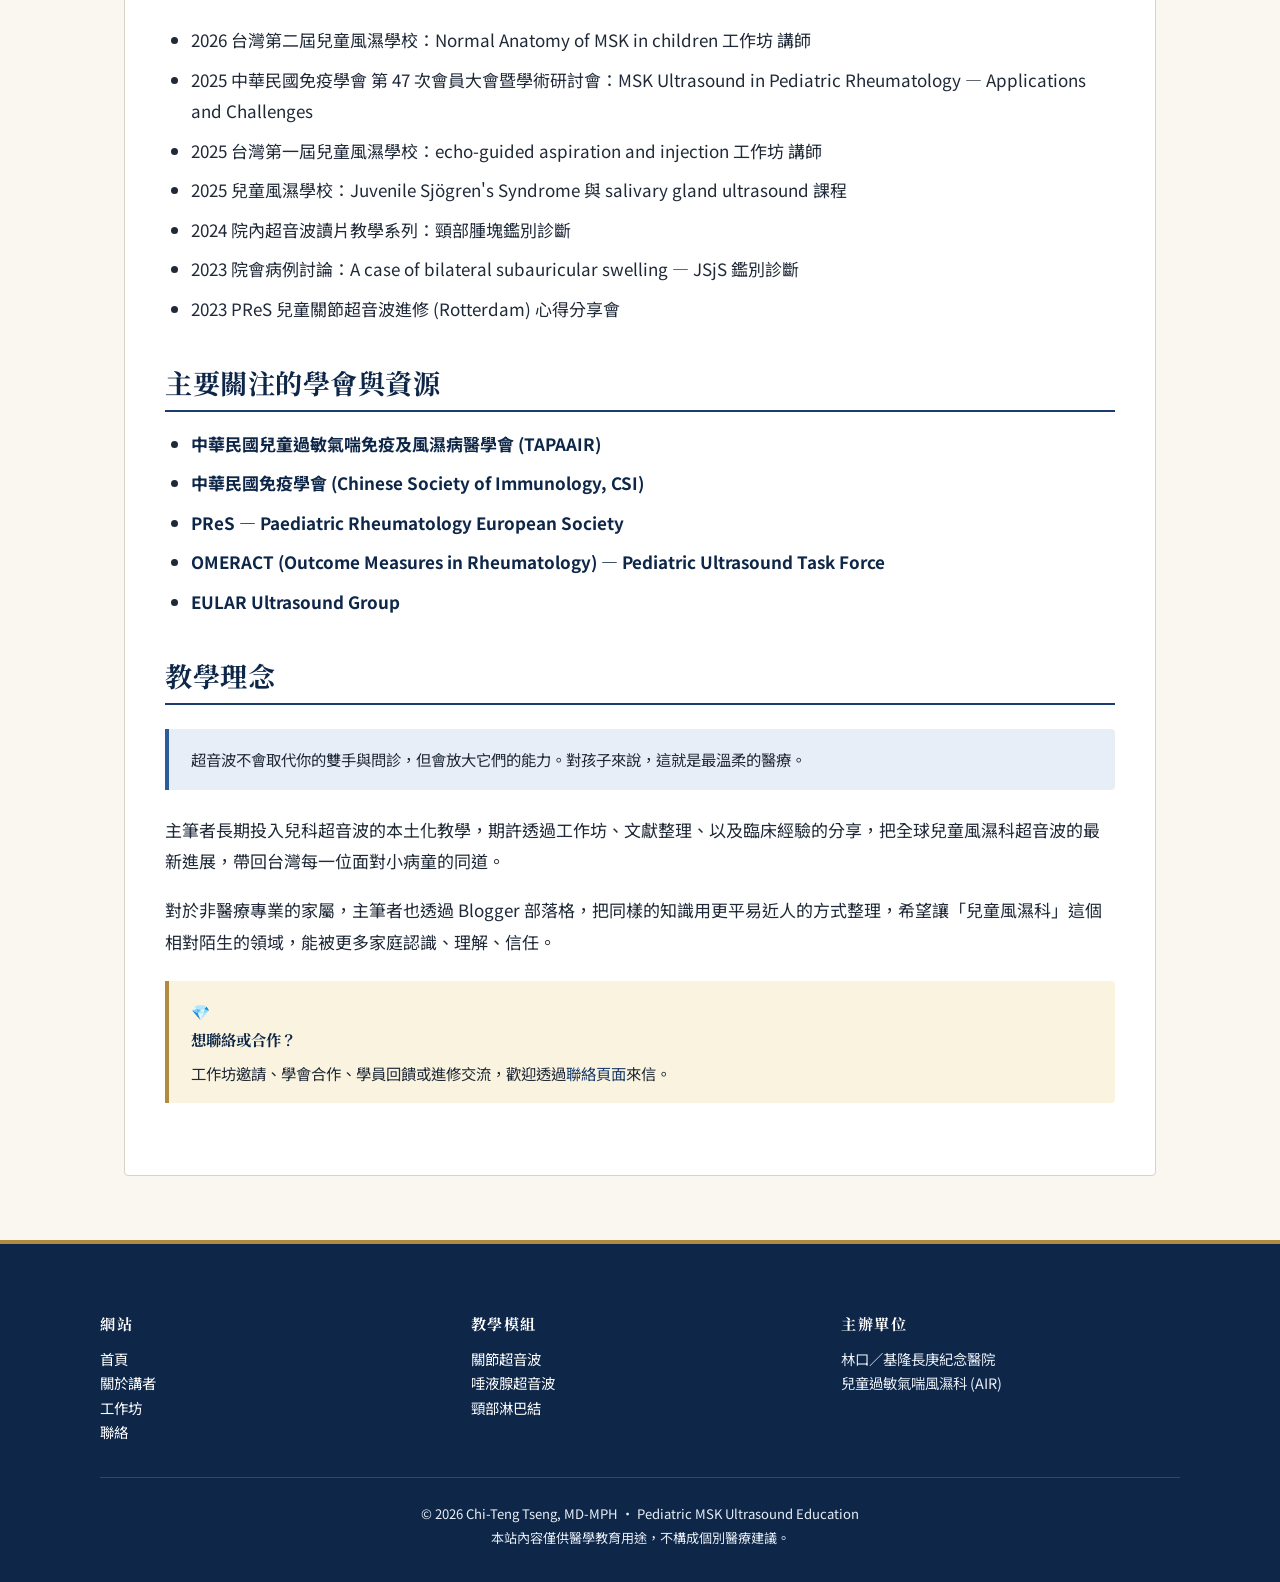
==== commit 779825bf: "Update about.html" ====
--- a/about.html
+++ b/about.html
@@ -52,7 +52,7 @@
 
     <h3>專科訓練</h3>
     <ul>
-      <li>長庚紀念醫院 小兒科住院醫師訓練</li>
+      <li>國立成功大學附設醫院 小兒科住院醫師訓練</li>
       <li>林口長庚紀念醫院 <strong>兒童過敏氣喘風濕科 (Pediatric AIR — Allergy, Immunology and Rheumatology)</strong> 研究員訓練</li>
       <li>歐洲 PReS (Paediatric Rheumatology European Society) 兒童關節超音波進修，地點：荷蘭鹿特丹</li>
     </ul>
@@ -84,12 +84,13 @@
     <p>主筆者長期參與國內外兒童風濕、免疫、超音波相關之教學活動，部分代表性場次列舉如下：</p>
 
     <ul>
+      <li>2026 台灣第二屆兒童風濕學校：Normal Anatomy of MSK in children 工作坊 講師</li>
       <li>2025 中華民國免疫學會 第 47 次會員大會暨學術研討會：MSK Ultrasound in Pediatric Rheumatology — Applications and Challenges</li>
-      <li>2025 台灣第一屆兒童風濕學校：echo-guided aspiration and injection 工作坊 種子講師</li>
+      <li>2025 台灣第一屆兒童風濕學校：echo-guided aspiration and injection 工作坊 講師</li>
       <li>2025 兒童風濕學校：Juvenile Sjögren's Syndrome 與 salivary gland ultrasound 課程</li>
       <li>2024 院內超音波讀片教學系列：頸部腫塊鑑別診斷</li>
       <li>2023 院會病例討論：A case of bilateral subauricular swelling — JSjS 鑑別診斷</li>
-      <li>2024 PReS 兒童關節超音波進修 (Rotterdam) 心得分享會</li>
+      <li>2023 PReS 兒童關節超音波進修 (Rotterdam) 心得分享會</li>
     </ul>
 
     <h2>主要關注的學會與資源</h2>
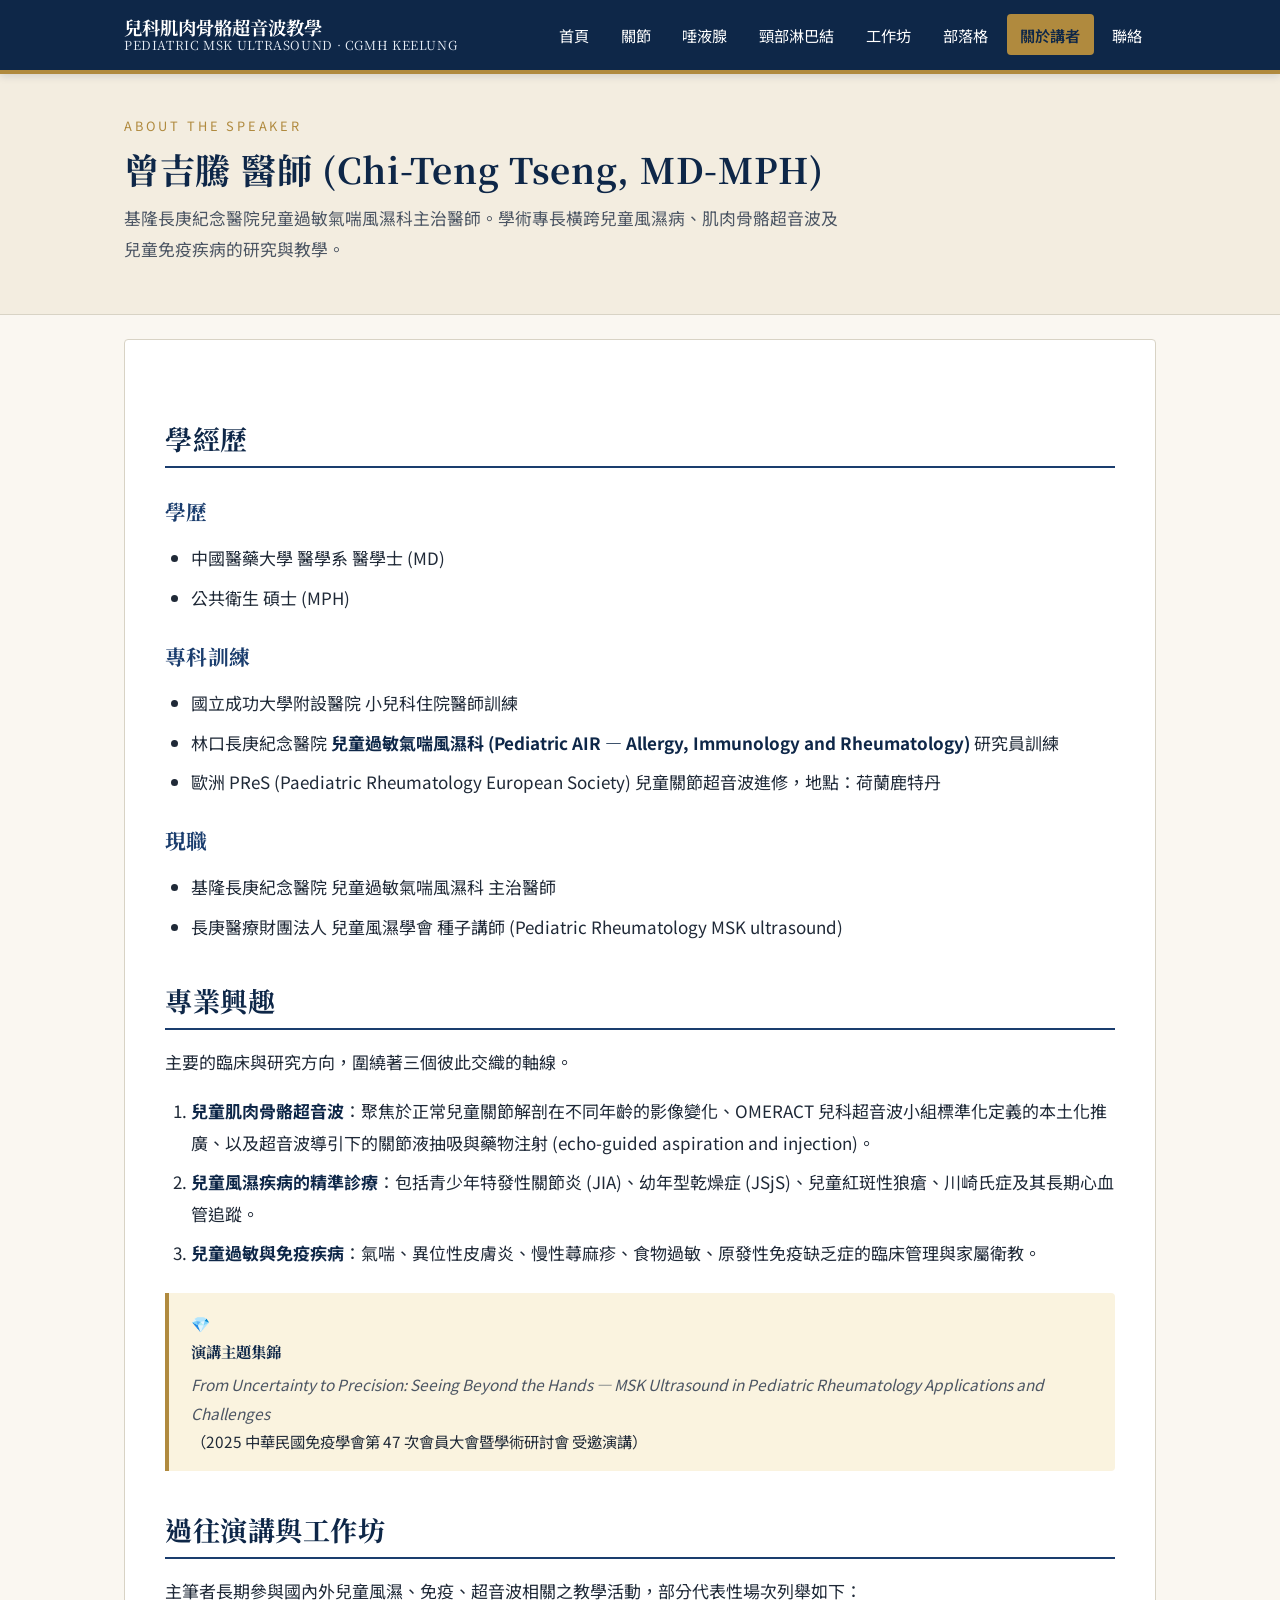
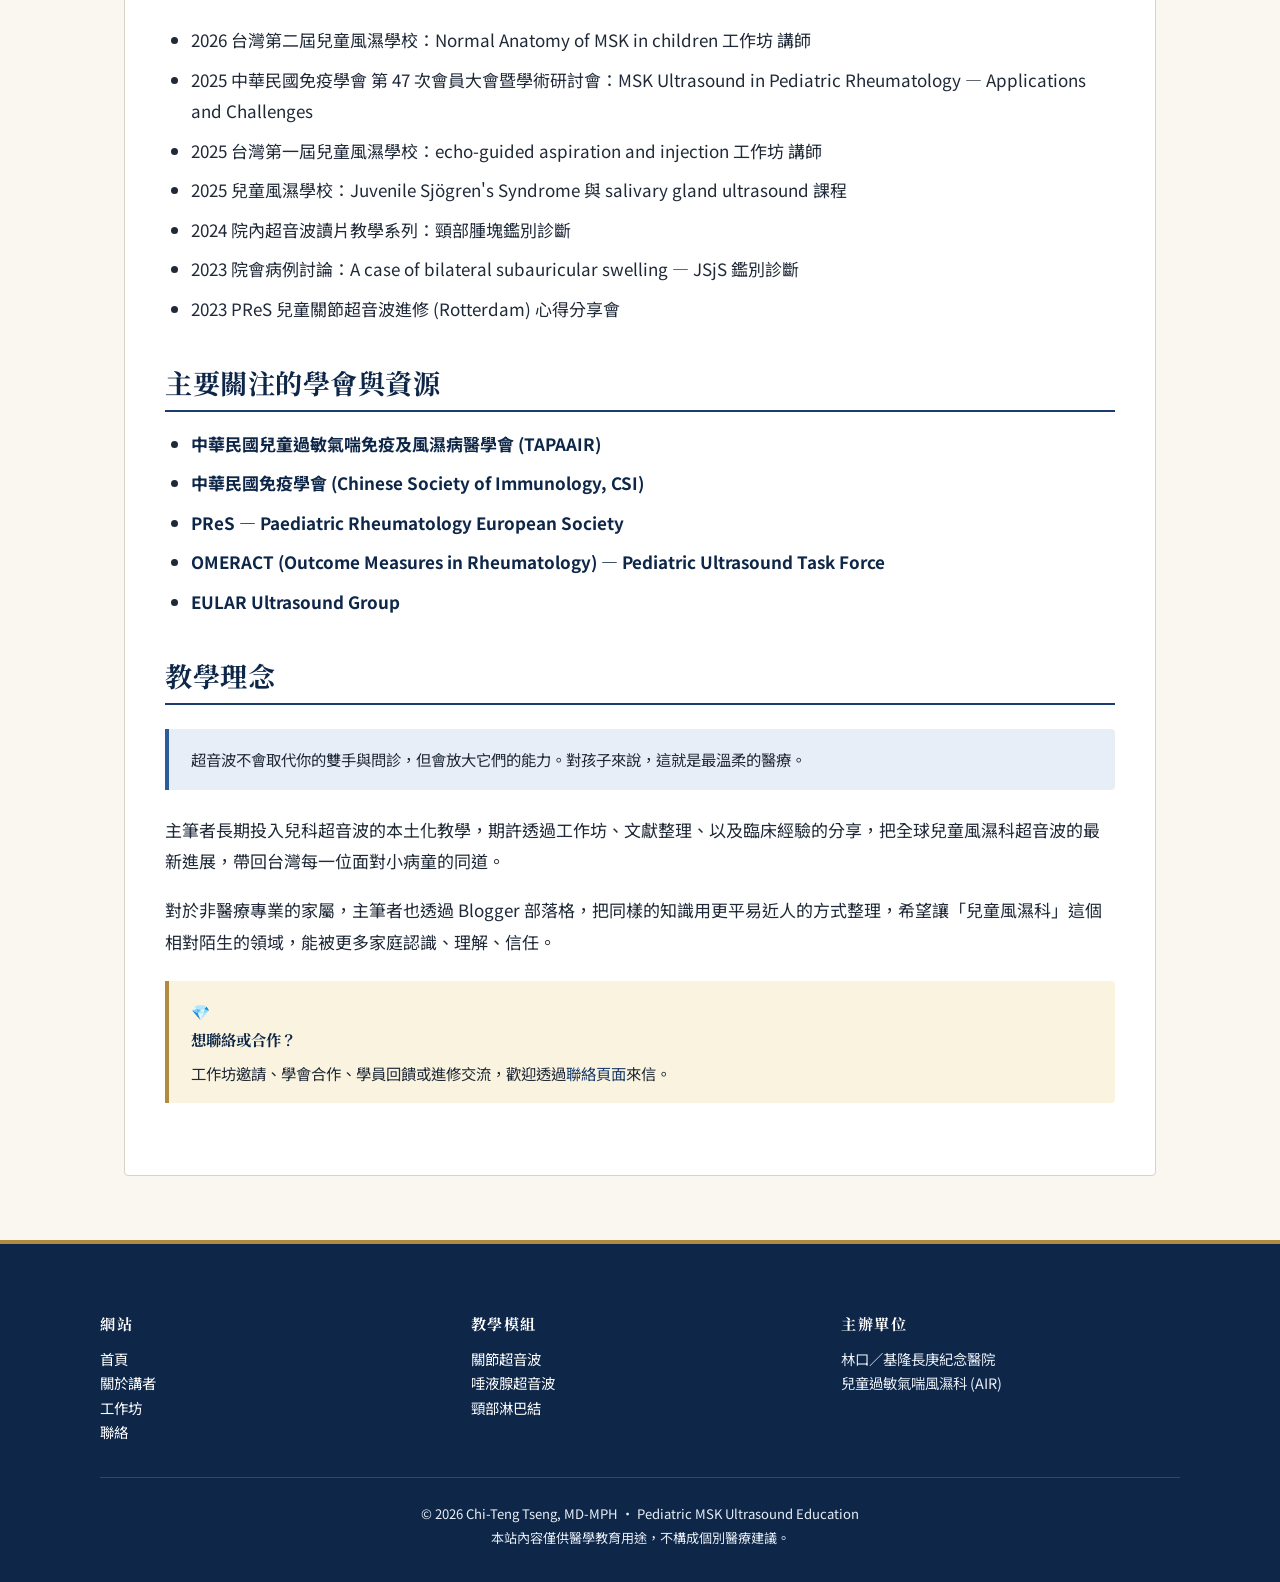
==== commit 12675c3f: "Update about.html" ====
--- a/about.html
+++ b/about.html
@@ -60,7 +60,7 @@
     <h3>現職</h3>
     <ul>
       <li>基隆長庚紀念醫院 兒童過敏氣喘風濕科 主治醫師</li>
-      <li>長庚醫療財團法人 兒童風濕學會 種子講師 (echo-guided intervention)</li>
+      <li>長庚醫療財團法人 兒童風濕學會 種子講師 (Pediatric Rheumatology MSK ultrasound)</li>
     </ul>
 
     <h2>專業興趣</h2>
@@ -69,7 +69,7 @@
 
     <ol>
       <li><strong>兒童肌肉骨骼超音波</strong>：聚焦於正常兒童關節解剖在不同年齡的影像變化、OMERACT 兒科超音波小組標準化定義的本土化推廣、以及超音波導引下的關節液抽吸與藥物注射 (echo-guided aspiration and injection)。</li>
-      <li><strong>兒童風濕疾病的精準診療</strong>：包括青少年特發性關節炎 (JIA)、幼年型乾燥症 (JSjS)、自體免疫性血管炎、川崎氏症及其長期心血管追蹤。</li>
+      <li><strong>兒童風濕疾病的精準診療</strong>：包括青少年特發性關節炎 (JIA)、幼年型乾燥症 (JSjS)、兒童紅斑性狼瘡、川崎氏症及其長期心血管追蹤。</li>
       <li><strong>兒童過敏與免疫疾病</strong>：氣喘、異位性皮膚炎、慢性蕁麻疹、食物過敏、原發性免疫缺乏症的臨床管理與家屬衛教。</li>
     </ol>
 
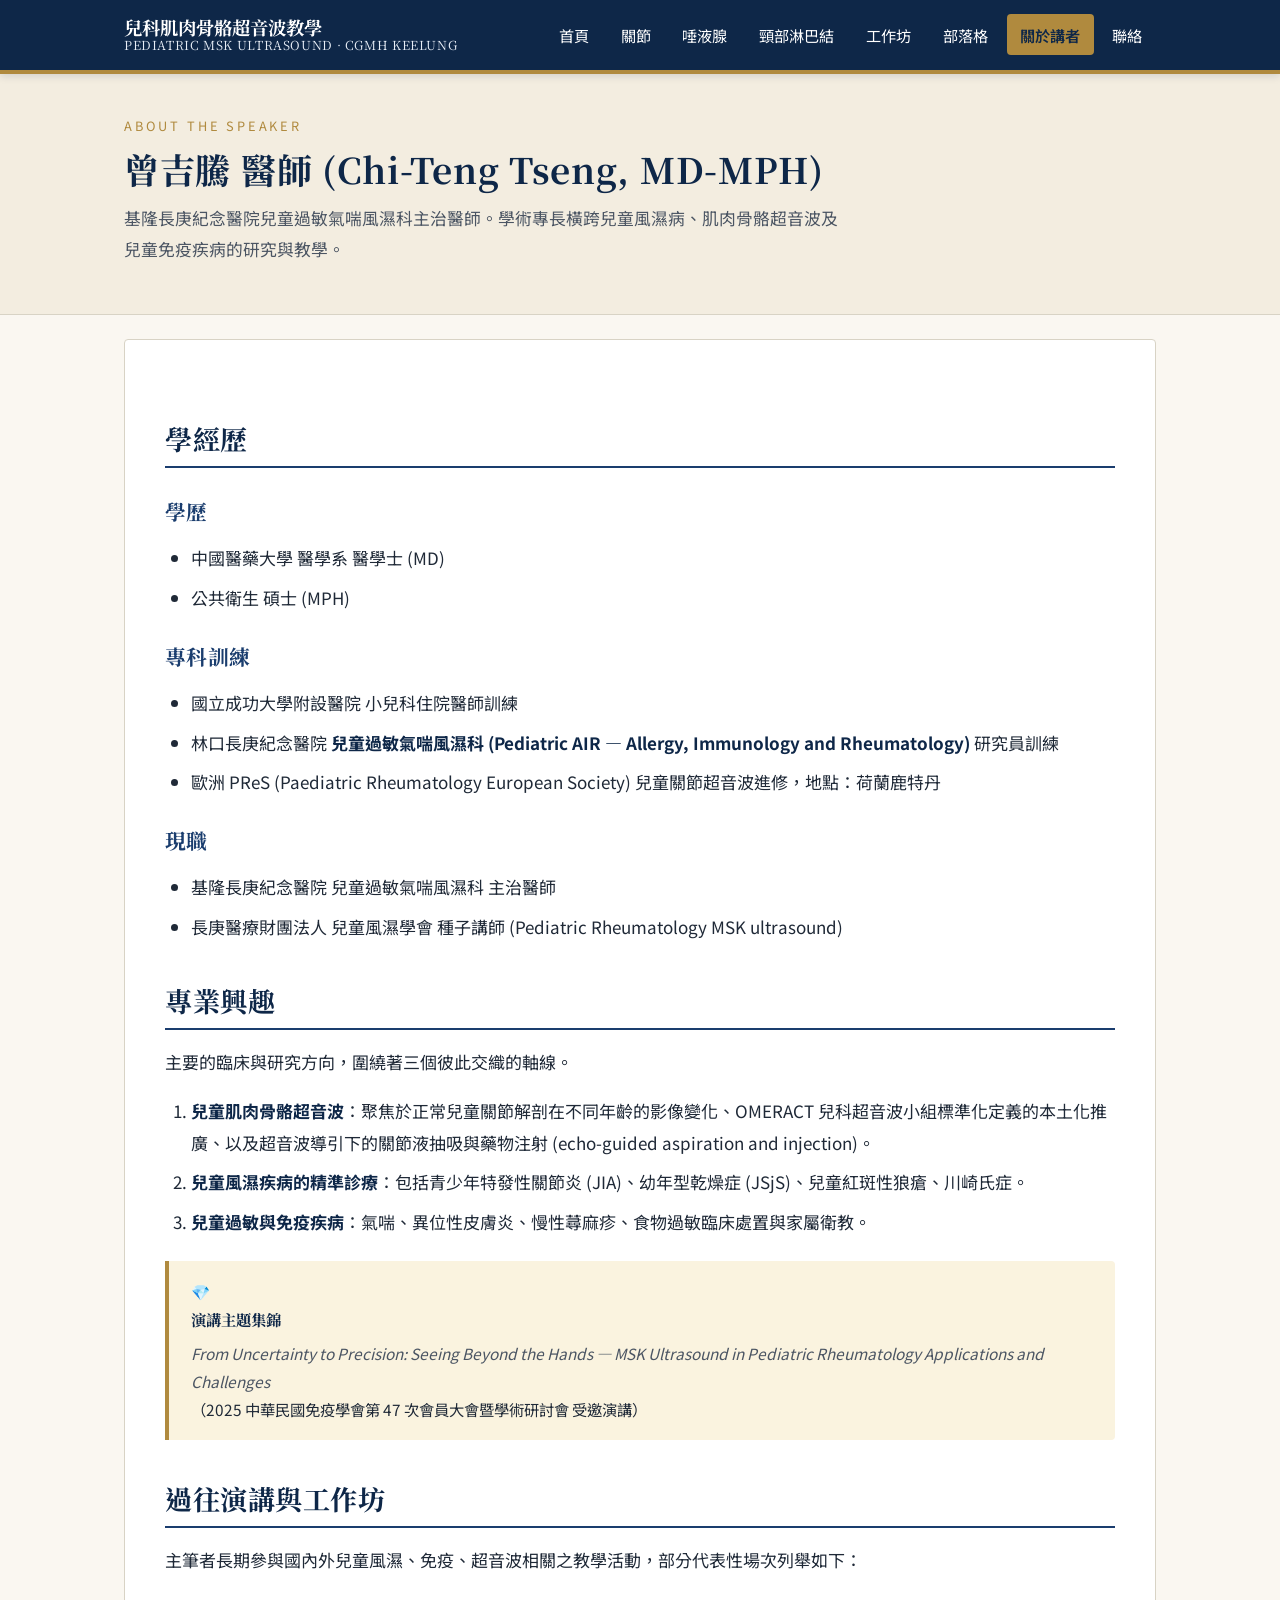
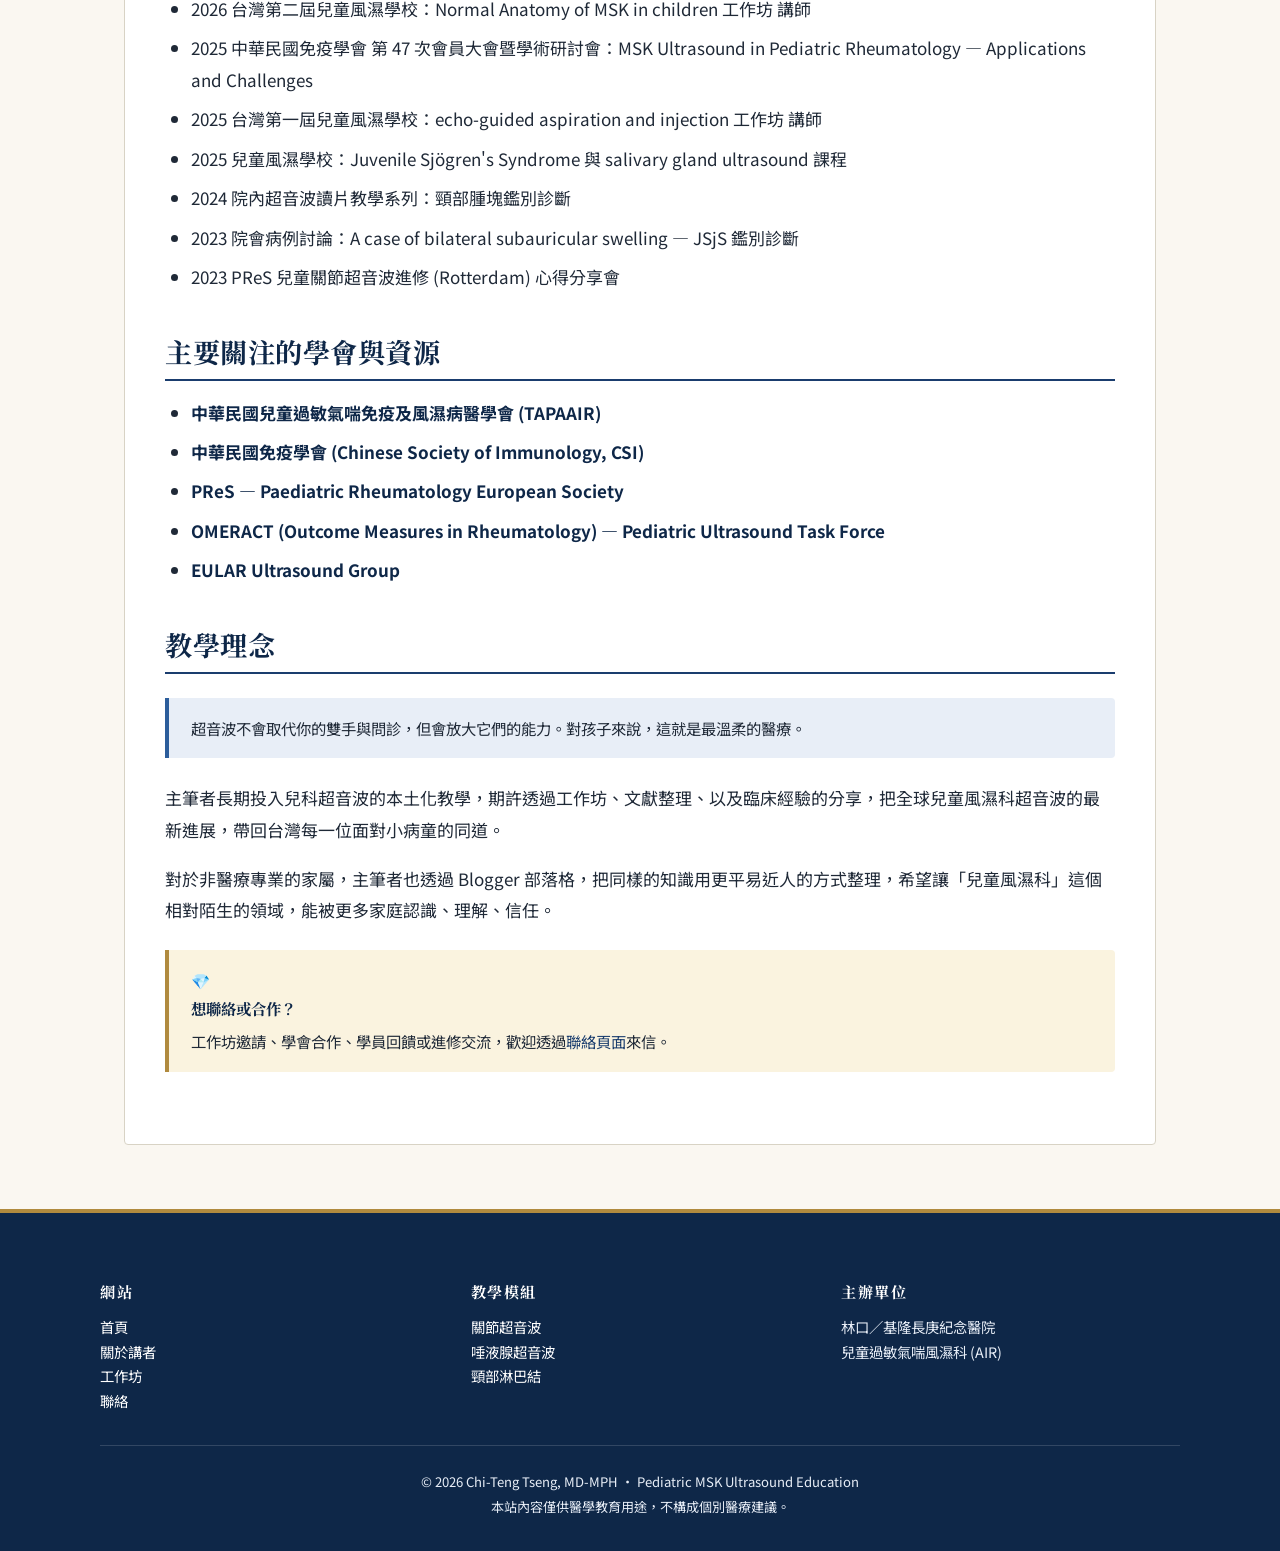
==== commit 959a32a8: "Update about.html" ====
--- a/about.html
+++ b/about.html
@@ -69,8 +69,8 @@
 
     <ol>
       <li><strong>兒童肌肉骨骼超音波</strong>：聚焦於正常兒童關節解剖在不同年齡的影像變化、OMERACT 兒科超音波小組標準化定義的本土化推廣、以及超音波導引下的關節液抽吸與藥物注射 (echo-guided aspiration and injection)。</li>
-      <li><strong>兒童風濕疾病的精準診療</strong>：包括青少年特發性關節炎 (JIA)、幼年型乾燥症 (JSjS)、兒童紅斑性狼瘡、川崎氏症及其長期心血管追蹤。</li>
-      <li><strong>兒童過敏與免疫疾病</strong>：氣喘、異位性皮膚炎、慢性蕁麻疹、食物過敏、原發性免疫缺乏症的臨床管理與家屬衛教。</li>
+      <li><strong>兒童風濕疾病的精準診療</strong>：包括青少年特發性關節炎 (JIA)、幼年型乾燥症 (JSjS)、兒童紅斑性狼瘡、川崎氏症。</li>
+      <li><strong>兒童過敏與免疫疾病</strong>：氣喘、異位性皮膚炎、慢性蕁麻疹、食物過敏臨床處置與家屬衛教。</li>
     </ol>
 
     <div class="callout pearl">
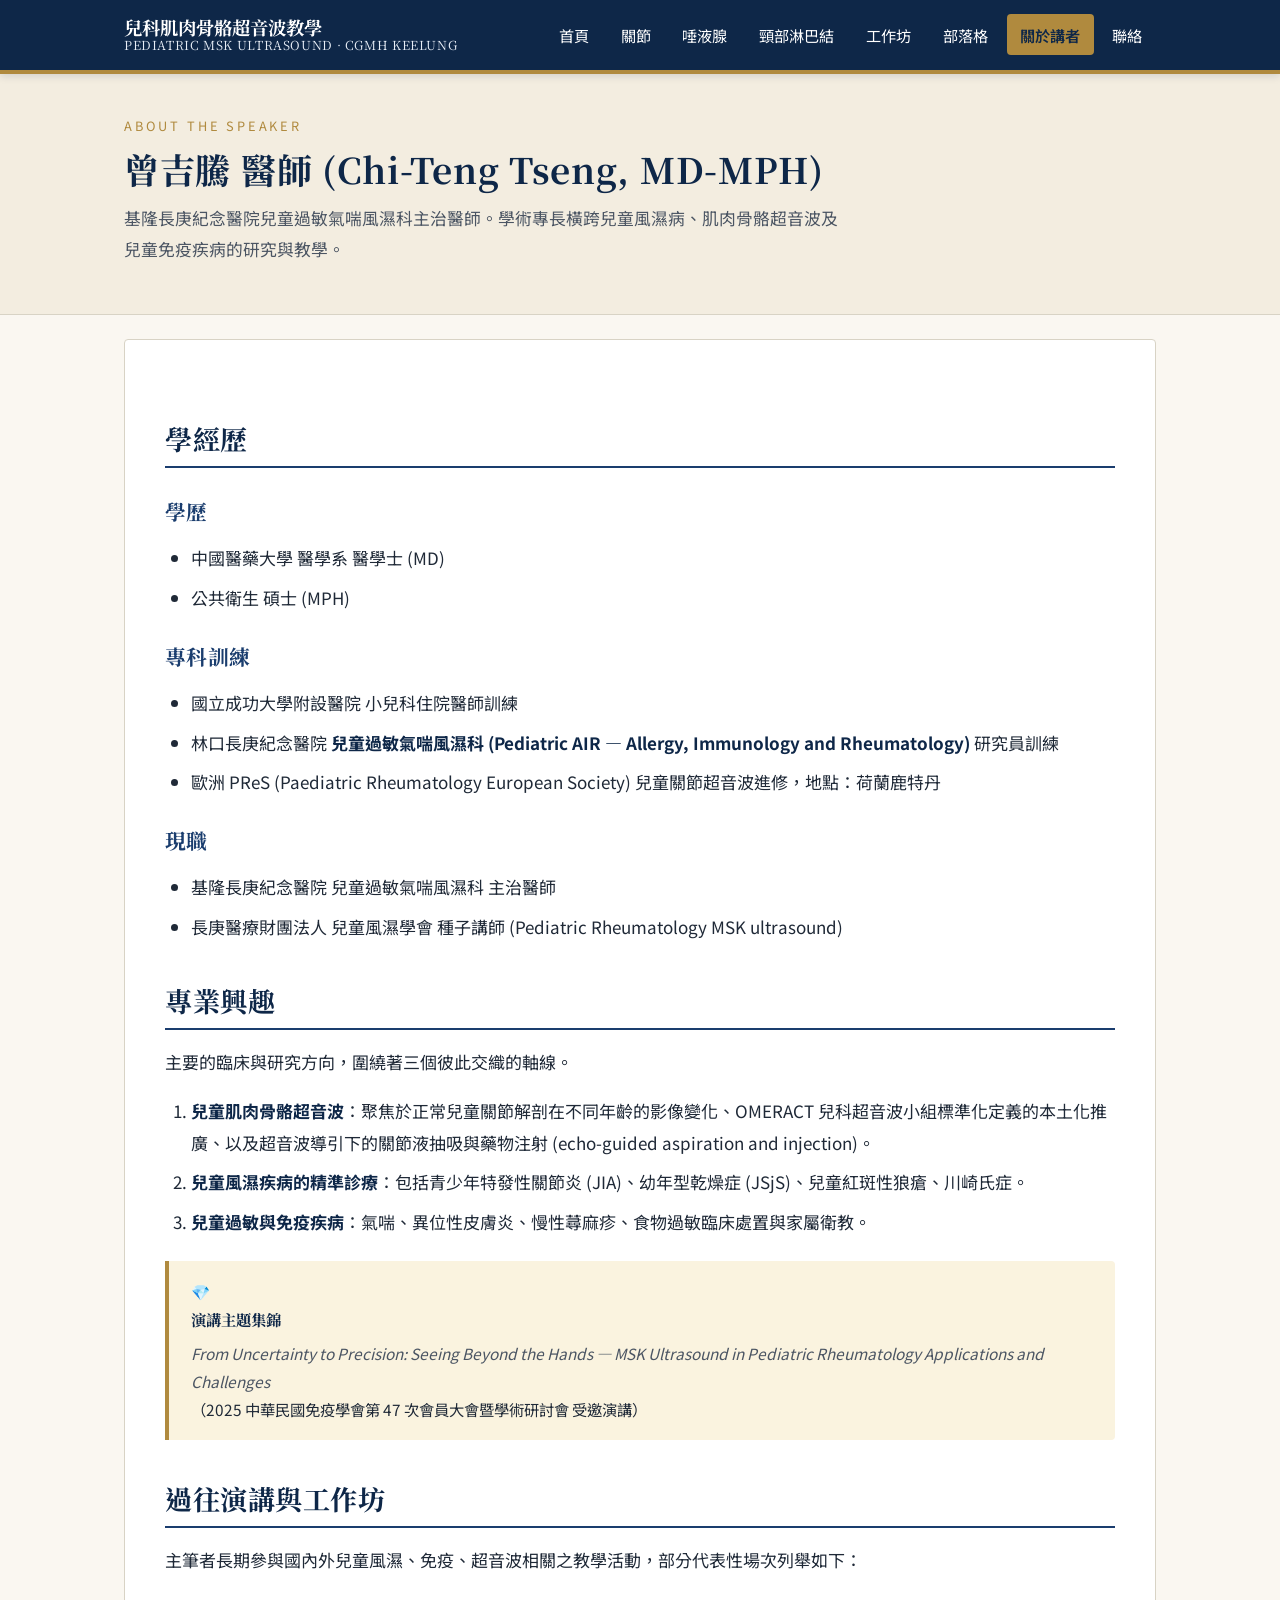
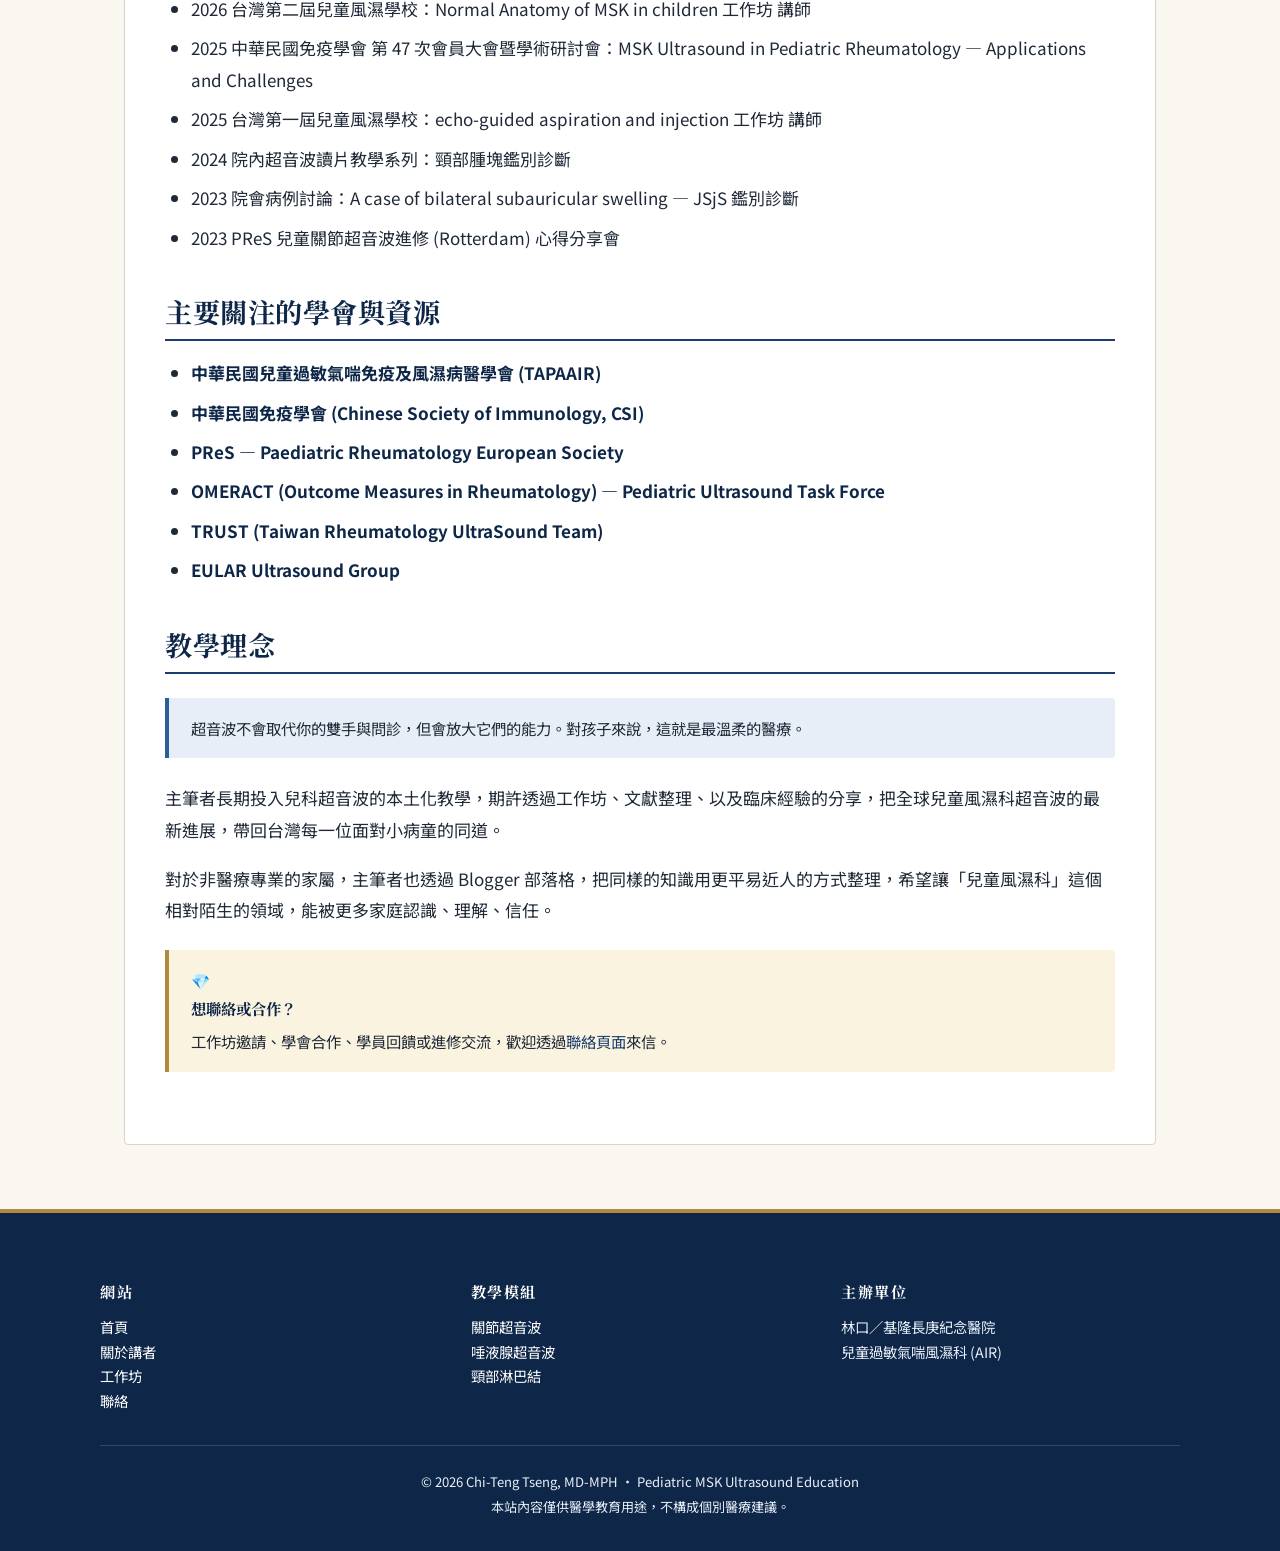
==== commit 36cc4916: "Update about.html 個人簡介細部修改" ====
--- a/about.html
+++ b/about.html
@@ -87,7 +87,6 @@
       <li>2026 台灣第二屆兒童風濕學校：Normal Anatomy of MSK in children 工作坊 講師</li>
       <li>2025 中華民國免疫學會 第 47 次會員大會暨學術研討會：MSK Ultrasound in Pediatric Rheumatology — Applications and Challenges</li>
       <li>2025 台灣第一屆兒童風濕學校：echo-guided aspiration and injection 工作坊 講師</li>
-      <li>2025 兒童風濕學校：Juvenile Sjögren's Syndrome 與 salivary gland ultrasound 課程</li>
       <li>2024 院內超音波讀片教學系列：頸部腫塊鑑別診斷</li>
       <li>2023 院會病例討論：A case of bilateral subauricular swelling — JSjS 鑑別診斷</li>
       <li>2023 PReS 兒童關節超音波進修 (Rotterdam) 心得分享會</li>
@@ -100,6 +99,7 @@
       <li><strong>中華民國免疫學會 (Chinese Society of Immunology, CSI)</strong></li>
       <li><strong>PReS — Paediatric Rheumatology European Society</strong></li>
       <li><strong>OMERACT (Outcome Measures in Rheumatology) — Pediatric Ultrasound Task Force</strong></li>
+      <li><strong>TRUST (Taiwan Rheumatology UltraSound Team)</strong></li>
       <li><strong>EULAR Ultrasound Group</strong></li>
     </ul>
 
@@ -155,5 +155,6 @@
   </div>
 </footer>
 
+  <script src="/js/site-enhance.js"></script>
 </body>
 </html>
--- a/css/style.css
+++ b/css/style.css
@@ -269,6 +269,15 @@
   line-height: 1.6;
 }
 figure.fig figcaption .fig-label { font-style: normal; font-weight: 700; color: var(--navy-900); }
+figure.fig .fig-source {
+  margin-top: 0.5rem;
+  font-size: 0.78rem;
+  color: var(--text-soft);
+  font-style: normal;
+  text-align: center;
+  line-height: 1.5;
+}
+figure.fig .fig-source a { color: var(--navy-700); }
 
 /* Tables (scoring systems) */
 table.scoring {
@@ -357,18 +366,20 @@
 }
 @media (min-width: 1000px) {
   .article-layout { grid-template-columns: 220px 1fr; }
+  aside.toc {
+    position: sticky;
+    top: 90px;
+    max-height: calc(100vh - 110px);
+    overflow-y: auto;
+  }
 }
 aside.toc {
-  position: sticky;
-  top: 90px;
   align-self: start;
   padding: 1.2rem 1rem;
   background: #fff;
   border: 1px solid var(--border);
   border-radius: 4px;
   font-size: 0.88rem;
-  max-height: calc(100vh - 110px);
-  overflow-y: auto;
 }
 aside.toc h4 { margin: 0 0 0.6rem; font-size: 0.85rem; letter-spacing: 0.1em; text-transform: uppercase; color: var(--gold); }
 aside.toc ul { list-style: none; margin: 0; padding: 0; }
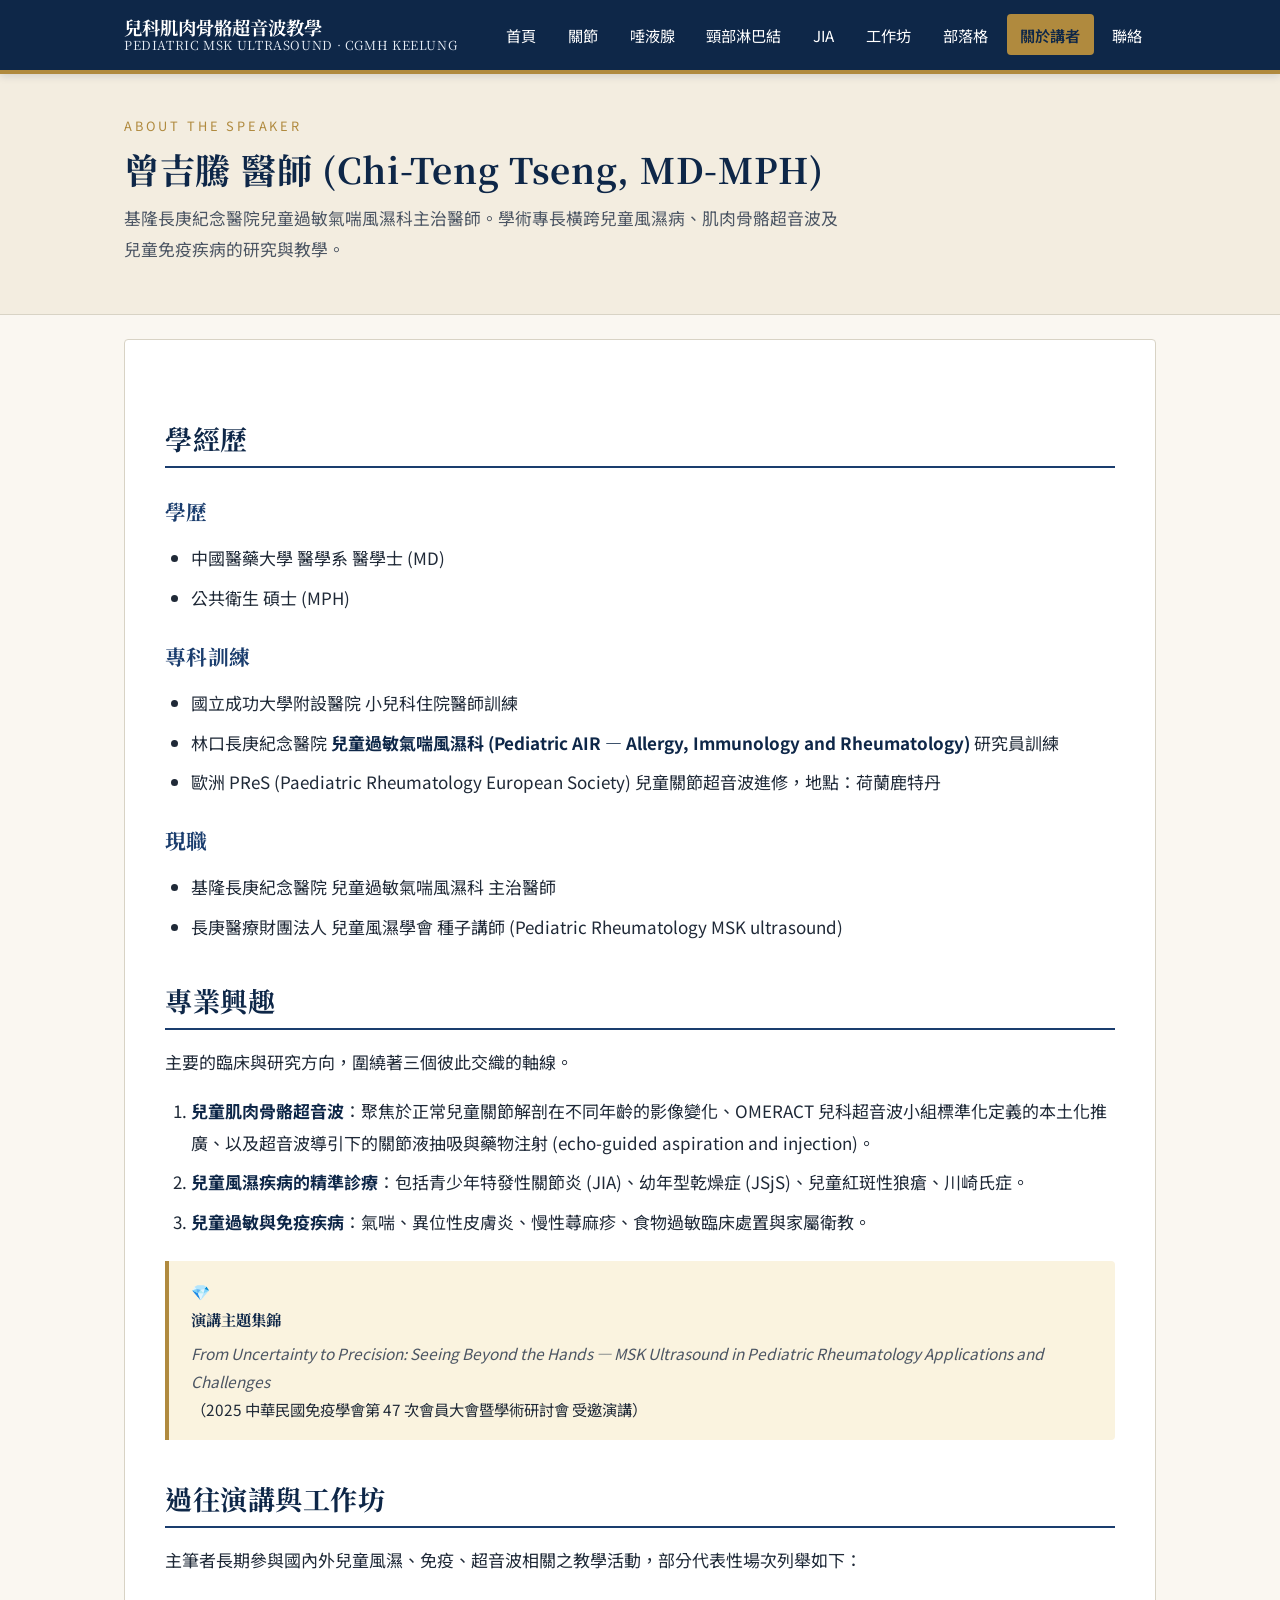
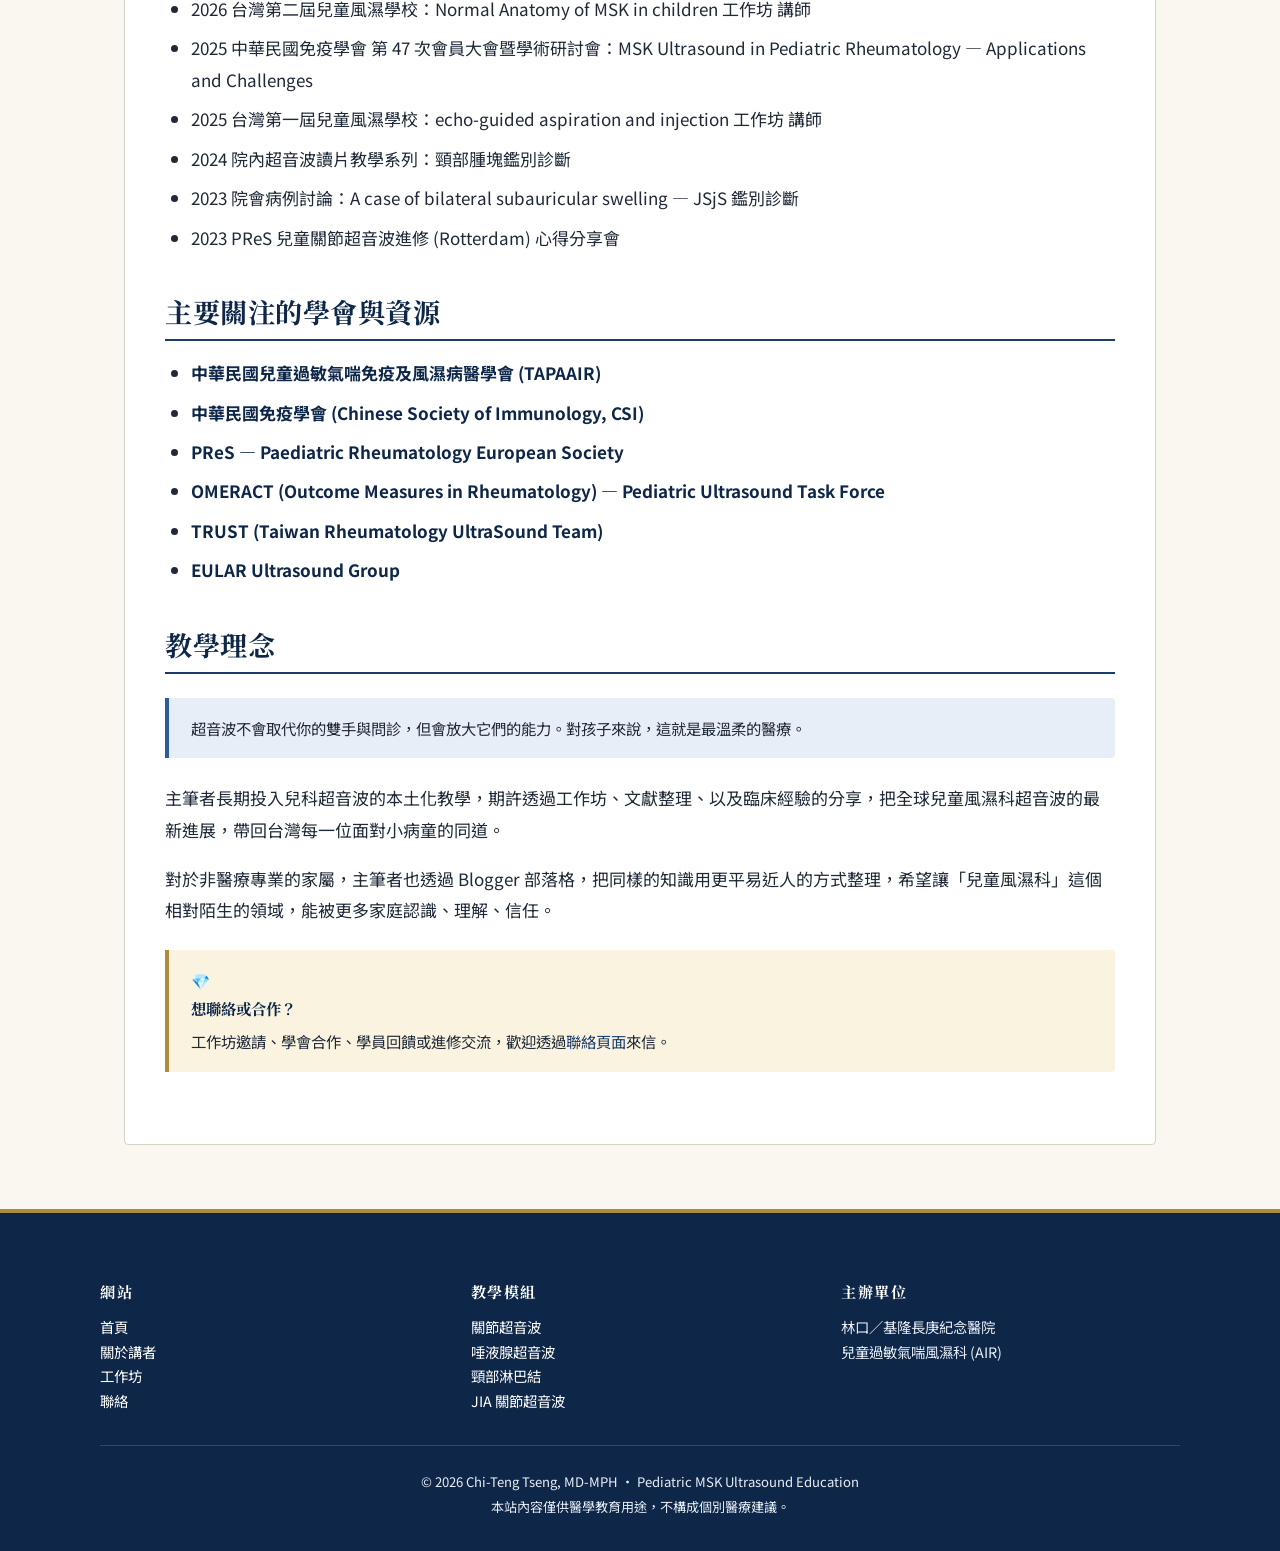
==== commit 6e4217d6: "Update about.html 簡介修訂更新" ====
--- a/about.html
+++ b/about.html
@@ -4,6 +4,16 @@
   <meta charset="UTF-8">
   <meta name="viewport" content="width=device-width, initial-scale=1.0">
   <title>關於講者 · 曾吉騰醫師 | 兒科肌肉骨骼超音波教學網</title>
+  <meta name="description" content="曾吉騰醫師 — 基隆長庚兒童過敏氣喘風濕科主治醫師，曾赴荷蘭鹿特丹進修 PReS 兒童關節超音波。學經歷、研究方向、演講與發表一覽。">
+  <meta name="author" content="曾吉騰 Chi-Teng Tseng, MD">
+  <link rel="icon" href="/favicon.svg" type="image/svg+xml">
+  <meta property="og:type" content="profile">
+  <meta property="og:title" content="關於講者 · 曾吉騰醫師">
+  <meta property="og:description" content="基隆長庚兒童過敏氣喘風濕科主治醫師，兒童肌肉骨骼超音波種子講師。">
+  <meta property="og:image" content="https://chitengtseng45.github.io/images/workshop-speaker-intro.jpg">
+  <meta property="og:url" content="https://chitengtseng45.github.io/about.html">
+  <meta property="og:site_name" content="兒科肌肉骨骼超音波教學網">
+  <meta property="og:locale" content="zh_TW">
   <link rel="preconnect" href="https://fonts.googleapis.com">
   <link rel="preconnect" href="https://fonts.gstatic.com" crossorigin>
   <link href="https://fonts.googleapis.com/css2?family=Noto+Sans+TC:wght@400;500;700&family=Noto+Serif+TC:wght@400;700&display=swap" rel="stylesheet">
@@ -22,6 +32,7 @@
       <a href="articles/joint-ultrasound.html">關節</a>
       <a href="articles/salivary-gland.html">唾液腺</a>
       <a href="articles/neck-lymph-node.html">頸部淋巴結</a>
+      <a href="articles/jia-ultrasound-review.html">JIA</a>
       <a href="workshop.html">工作坊</a>
       <a href="blog.html">部落格</a>
       <a href="about.html" class="active">關於講者</a>
@@ -139,6 +150,7 @@
         <li><a href="articles/joint-ultrasound.html">關節超音波</a></li>
         <li><a href="articles/salivary-gland.html">唾液腺超音波</a></li>
         <li><a href="articles/neck-lymph-node.html">頸部淋巴結</a></li>
+        <li><a href="articles/jia-ultrasound-review.html">JIA 關節超音波</a></li>
       </ul>
     </div>
     <div class="footer-col">
